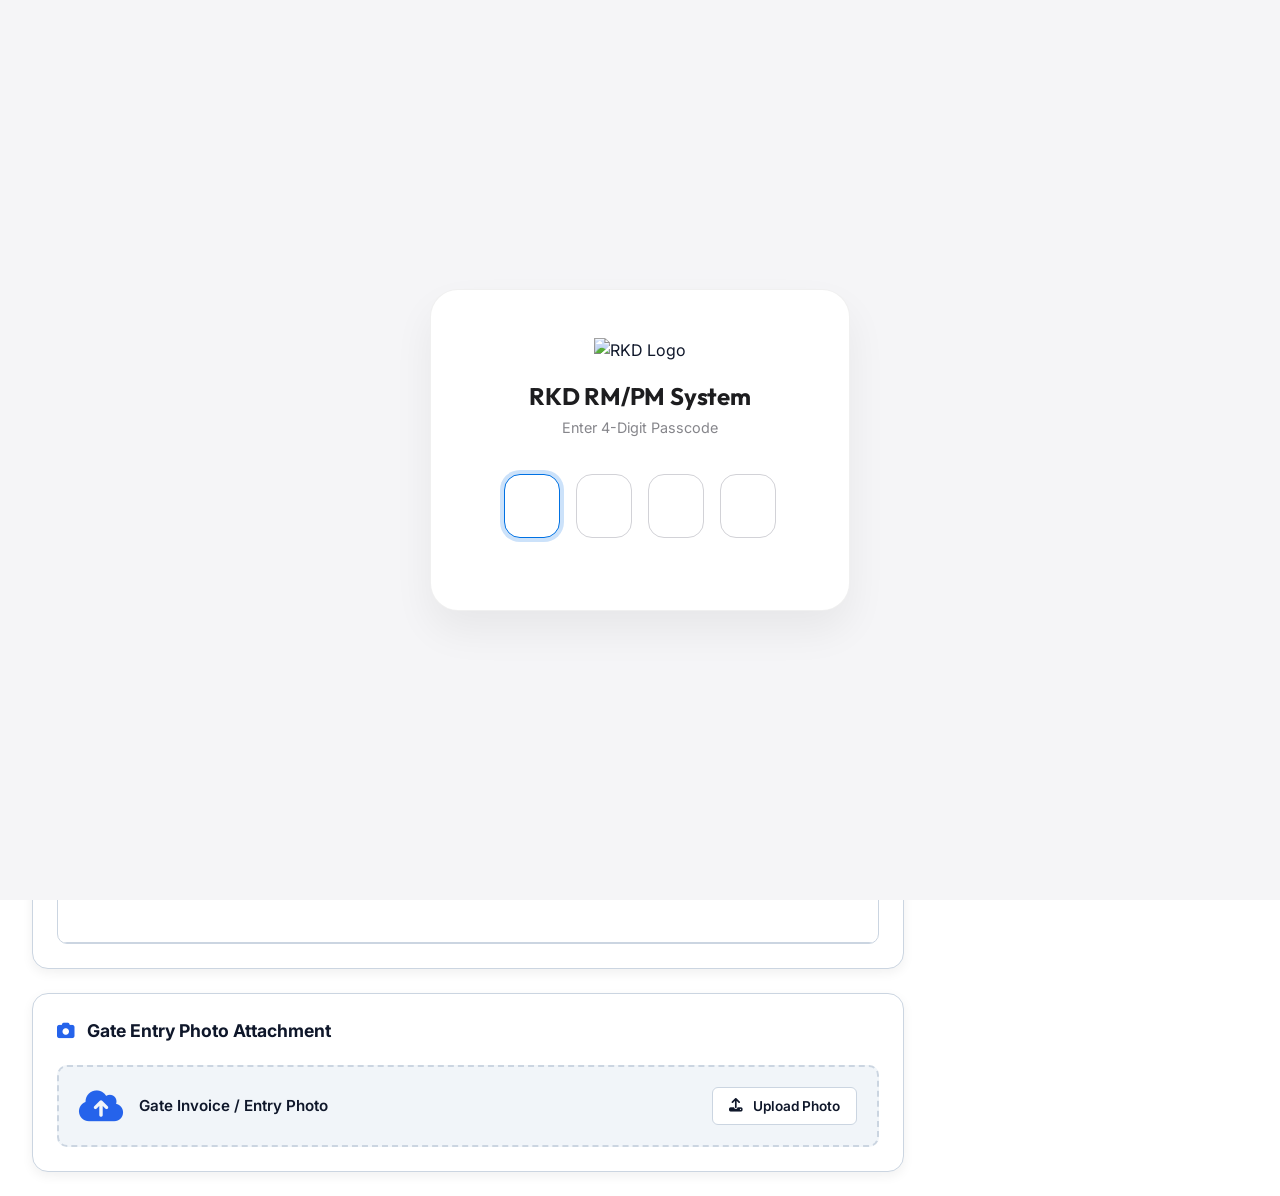
==== index.html @ d010be61 "feat: add pending gate entries scorecard and details to inward form" ====
<!DOCTYPE html>
<html lang="en">
<head>
  <meta charset="UTF-8">
  <meta name="viewport" content="width=device-width, initial-scale=1.0, maximum-scale=1.0, user-scalable=no">
  <title>RKD RM/PM Goods Receipt Note System</title>
  <link rel="icon" href="https://static.wixstatic.com/media/68b92a_d71e34133826499983234774dea1945b~mv2.png/v1/fill/w_186,h_156,al_c,q_85,usm_0.66_1.00_0.01,enc_avif,quality_auto/RKD-Logo.png" type="image/png">
  
  <!-- Google Fonts: Inter & Outfit -->
  <link rel="preconnect" href="https://fonts.googleapis.com">
  <link rel="preconnect" href="https://fonts.gstatic.com" crossorigin>
  <link href="https://fonts.googleapis.com/css2?family=Inter:wght@300;400;500;600;700&family=Outfit:wght@500;600;700;800&display=swap" rel="stylesheet">
  
  <!-- Bootstrap 5 CSS -->
  <link href="https://cdn.jsdelivr.net/npm/bootstrap@5.3.3/dist/css/bootstrap.min.css" rel="stylesheet">

  <!-- FontAwesome 6 Icons -->
  <link href="https://cdnjs.cloudflare.com/ajax/libs/font-awesome/6.5.1/css/all.min.css" rel="stylesheet">

  <link rel="stylesheet" href="style.css">
</head>
<body>

  <!-- APPLE-STYLE LIGHT THEME PASSCODE AUTHENTICATION OVERLAY -->
  <div id="passcode-screen" class="passcode-overlay">
    <div class="passcode-card">
      <div class="passcode-brand">
        <img src="https://static.wixstatic.com/media/68b92a_d71e34133826499983234774dea1945b~mv2.png/v1/fill/w_186,h_156,al_c,q_85,usm_0.66_1.00_0.01,enc_avif,quality_auto/RKD-Logo.png" alt="RKD Logo" class="passcode-logo">
        <h2>RKD RM/PM System</h2>
        <p>Enter 4-Digit Passcode</p>
      </div>
      
      <div class="pin-inputs-group" id="pin-container">
        <input type="password" maxlength="1" class="pin-digit-box" id="pin-1" autocomplete="off" autofocus oninput="onPinInput(1)" onkeydown="onPinKeyDown(event, 1)">
        <input type="password" maxlength="1" class="pin-digit-box" id="pin-2" autocomplete="off" oninput="onPinInput(2)" onkeydown="onPinKeyDown(event, 2)">
        <input type="password" maxlength="1" class="pin-digit-box" id="pin-3" autocomplete="off" oninput="onPinInput(3)" onkeydown="onPinKeyDown(event, 3)">
        <input type="password" maxlength="1" class="pin-digit-box" id="pin-4" autocomplete="off" oninput="onPinInput(4)" onkeydown="onPinKeyDown(event, 4)">
      </div>

      <div id="pin-error-msg" class="pin-error-msg" style="display:none;">
        <i class="fa-solid fa-circle-exclamation me-1"></i> Incorrect Passcode! Please try again.
      </div>
      <div id="pin-spinner" class="spinner-border text-primary mt-2" style="display:none; width: 1.8rem; height: 1.8rem;" role="status">
        <span class="visually-hidden">Verifying...</span>
      </div>
    </div>
  </div>

  <!-- Top Navbar Header with Centered RKD Logo and Live Clock -->
  <header class="top-header">
    <div class="header-nav-left">
      <button class="btn-nav-back" onclick="switchTab('history')">
        <i class="fa-solid fa-list-check"></i> Inward Records
      </button>
      <button class="btn-nav-back" onclick="switchTab('form')">
        <i class="fa-solid fa-plus"></i> New Entry Form
      </button>
    </div>

    <!-- CENTERED RKD LOGO & TITLE -->
    <div class="header-center-group">
      <img src="https://static.wixstatic.com/media/68b92a_d71e34133826499983234774dea1945b~mv2.png/v1/fill/w_186,h_156,al_c,q_85,usm_0.66_1.00_0.01,enc_avif,quality_auto/RKD-Logo.png" alt="RKD Logo" class="rkd-logo-centered">
      <span class="header-title-text">RKD Inward Management System</span>
      <img src="https://static.wixstatic.com/media/68b92a_d71e34133826499983234774dea1945b~mv2.png/v1/fill/w_186,h_156,al_c,q_85,usm_0.66_1.00_0.01,enc_avif,quality_auto/RKD-Logo.png" alt="RKD Logo" class="rkd-logo-centered">
    </div>

    <div class="header-right-actions">
      <!-- LIVE TICKING DIGITAL CLOCK BADGE -->
      <div class="header-clock-badge" title="Current Time">
        <i class="fa-regular fa-clock me-1" style="color:var(--accent-primary);"></i>
        <span id="clock-span">--:--:-- --</span>
      </div>
      <button class="theme-toggle-btn" onclick="toggleTheme()" title="Toggle Theme">
        <i class="fa-solid fa-moon" id="theme-icon"></i>
      </button>
      <button class="theme-toggle-btn text-danger" onclick="lockSystem()" title="Lock System">
        <i class="fa-solid fa-lock"></i>
      </button>
    </div>
  </header>

  <!-- App Main Body -->
  <main class="app-container">

    <!-- Sub-header Banner Card -->
    <div class="banner-card">
      <div class="banner-title-group">
        <div class="d-flex align-items-center gap-2 flex-wrap">
          <span class="grn-label-small">GRN No:</span>
          <span id="banner-grn-badge" class="grn-badge">
            <i class="fa-solid fa-file-invoice"></i>
            <span id="top-grn-span">RKD/GRN/2026/2173</span>
          </span>
        </div>
        <div class="banner-badges">
          <span class="badge-pill"><i class="fa-solid fa-pen-to-square me-1"></i> New Draft Entry</span>
          <span id="edit-mode-badge" class="badge-pill" style="display:none; background: linear-gradient(135deg, #f59e0b, #d97706); color:#fff; font-weight:700; gap:6px;"></span>
          <span id="current-date-badge">Date: 23-Jul-2026</span>
        </div>
      </div>
      <button type="button" class="btn-save-pdf" onclick="openConfirmationModal()">
        <i class="fa-solid fa-floppy-disk"></i> Save & Submit Inward Entry
      </button>
    </div>

    <!-- Main 2-Column Form Layout -->
    <form id="main-inward-form" onsubmit="handleFormSubmit(event)">
      <button type="submit" id="submit-btn-real" style="display:none;"></button>
      <!-- Pending Scorecards -->
      <div id="pending-scorecard-container" style="display:none; margin-bottom: 20px; grid-template-columns: repeat(auto-fit, minmax(200px, 1fr)); gap: 15px;">
        <div class="scorecard-modern" style="background: linear-gradient(135deg, #1e3a8a, #3b82f6);">
           <div class="scorecard-icon"><i class="fa-solid fa-folder-open"></i></div>
           <div class="scorecard-info">
             <div class="scorecard-label">Pending POs</div>
             <div class="scorecard-value" id="scorecard-po">0</div>
           </div>
        </div>
        <div class="scorecard-modern" style="background: linear-gradient(135deg, #065f46, #10b981);">
           <div class="scorecard-icon"><i class="fa-solid fa-file-invoice"></i></div>
           <div class="scorecard-info">
             <div class="scorecard-label">Pending Invoices</div>
             <div class="scorecard-value" id="scorecard-invoice">0</div>
           </div>
        </div>
      </div>

      <div class="layout-grid">

        <!-- LEFT COLUMN: Vendor Details & Line Items -->
        <div class="main-column">
          
          <!-- Vendor & Gate Details Card -->
          <div class="card-panel">
            <div class="card-title">
              <span><i class="fa-solid fa-user-gear me-2" style="color:var(--accent-primary);"></i> Vendor Details</span>
            </div>

            <div class="form-grid-2col">
              
              <div class="form-group">
                <label for="vendorPoNumber">
                  Select Vendor PO Number <span class="req">*</span>
                  <small style="display:block; color:var(--text-muted); font-weight:400; font-size:0.85em;">(वेंडर पीओ नंबर चुनें)</small>
                </label>
                <select id="vendorPoNumber" class="form-control" onchange="onPoSelectChange()" required>
                  <option value="">-- Select Vendor PO Number --</option>
                </select>
              </div>

              <div class="form-group">
                <label for="vendorInvoiceNumber">
                  Select Vendor Bill/Invoice Number <span class="req">*</span>
                  <small style="display:block; color:var(--text-muted); font-weight:400; font-size:0.85em;">(वेंडर बिल/चालान नंबर चुनें)</small>
                </label>
                <select id="vendorInvoiceNumber" class="form-control" required>
                  <option value="">-- Select Invoice (Gate Entry) --</option>
                </select>
              </div>

              <div class="form-group">
                <label for="vendorName">Vendor Name (poDatabase) <small style="display:block; color:var(--text-muted); font-weight:400; font-size:0.85em;">(वेंडर का नाम)</small></label>
                <input type="text" id="vendorName" class="form-control" placeholder="Auto-fills upon PO selection" readonly>
              </div>

              <div class="form-group">
                <label for="vendorPoDate">Vendor PO Date (poDatabase) <small style="display:block; color:var(--text-muted); font-weight:400; font-size:0.85em;">(पीओ की तारीख)</small></label>
                <input type="text" id="vendorPoDate" class="form-control" placeholder="Auto-fills upon PO selection" readonly>
              </div>

              <div class="form-group" style="grid-column: span 2;">
                <label for="vendorChallanNumber">Vendor Challan Number <span class="req">*</span> <small style="display:block; color:var(--text-muted); font-weight:400; font-size:0.85em;">(वेंडर चालान नंबर)</small></label>
                <input type="text" id="vendorChallanNumber" class="form-control" placeholder="e.g. CH-99042" required>
              </div>

            </div>
          </div>

          <!-- Items for PO Card -->
          <div class="card-panel" id="items-card-panel">
            <div class="card-title">
              <div style="display:flex; align-items:center; gap:10px;">
                <span><i class="fa-solid fa-boxes-packing me-2" style="color:var(--accent-primary);"></i> Items For PO</span>
                <span class="badge-pill" id="item-count-badge">0 items selected</span>
              </div>
              <div style="display:flex; gap:10px;">
                <button type="button" class="btn-quick-action" onclick="copyAllBillToStoreQty()">
                  <i class="fa-solid fa-copy me-1"></i> Copy Bill Qty -> Store Qty
                </button>
                <button type="button" class="btn-fullscreen-toggle" id="fs-toggle-btn" onclick="toggleItemsTableFullscreen()">
                  <i class="fa-solid fa-expand" id="fs-icon"></i> <span id="fs-text">Full Screen</span>
                </button>
              </div>
            </div>

            <div class="table-responsive">
              <table class="items-table">
                <thead>
                  <tr>
                    <th style="width:40px; text-align:center;">Select</th>
                    <th style="width:45px;">S.No</th>
                    <th>RM/PM Name<br><small style="font-weight:400; font-size:0.85em; color:rgba(255,255,255,0.7);">(रॉ/पैकिंग मटेरियल)</small></th>
                    <th>Product Code<br><small style="font-weight:400; font-size:0.85em; color:rgba(255,255,255,0.7);">(प्रोडक्ट कोड/नाम)</small></th>
                    <th>Width (in)<br><small style="font-weight:400; font-size:0.85em; color:rgba(255,255,255,0.7);">(रोल की चौड़ाई)</small></th>
                    <th>PO Qty<br><small style="font-weight:400; font-size:0.85em; color:rgba(255,255,255,0.7);">(पीओ की मात्रा)</small></th>
                    <th>PO Price<br><small style="font-weight:400; font-size:0.85em; color:rgba(255,255,255,0.7);">(पीओ का मूल्य)</small></th>
                    <th>Notes<br><small style="font-weight:400; font-size:0.85em; color:rgba(255,255,255,0.7);">(टिप्पणी)</small></th>
                    <th>Pending Qty<br><small style="font-weight:400; font-size:0.85em; color:rgba(255,255,255,0.7);">(बकाया मात्रा)</small></th>
                    <th>PO Unit<br><small style="font-weight:400; font-size:0.85em; color:rgba(255,255,255,0.7);">(पीओ इकाई)</small></th>
                    <th>Qty In Bill <span style="color:red">*</span><br><small style="font-weight:400; font-size:0.85em; color:rgba(255,255,255,0.7);">(बिल मात्रा)</small></th>
                    <th>Qty Store Rec <span style="color:red">*</span><br><small style="font-weight:400; font-size:0.85em; color:rgba(255,255,255,0.7);">(स्टोर प्राप्त मात्रा)</small></th>
                    <th>Unit Rec<br><small style="font-weight:400; font-size:0.85em; color:rgba(255,255,255,0.7);">(स्टोर इकाई)</small></th>
                    <th>Bill Price<br><small style="font-weight:400; font-size:0.85em; color:rgba(255,255,255,0.7);">(बिल का मूल्य)</small></th>
                    <th>Price Unit<br><small style="font-weight:400; font-size:0.85em; color:rgba(255,255,255,0.7);">(मूल्य इकाई)</small></th>
                  </tr>
                </thead>
                <tbody id="items-tbody">
                  <tr>
                    <td colspan="15" style="text-align:center; padding: 2.5rem; color:var(--text-muted);">
                      Please select a Vendor PO Number to display line items.
                    </td>
                  </tr>
                </tbody>
              </table>
            </div>
          </div>

          <!-- Gate Photo Attachment Card -->
          <div class="card-panel">
            <div class="card-title">
              <span><i class="fa-solid fa-camera me-2" style="color:var(--accent-primary);"></i> Gate Entry Photo Attachment</span>
            </div>
            
            <div class="photo-dropzone">
              <i class="fa-solid fa-cloud-arrow-up" style="font-size: 2.2rem; color: var(--accent-primary);"></i>
              <div style="flex:1;">
                <p style="font-weight:600; font-size:0.95rem; margin:0;">Gate Invoice / Entry Photo</p>
              </div>
              <div style="display:flex; gap:8px;">
                <input type="file" id="file-input" accept="image/*" style="display:none;" onchange="handleFileChoose(event)">
                <button type="button" class="btn-action-sec" onclick="document.getElementById('file-input').click()">
                  <i class="fa-solid fa-upload me-1"></i> Upload Photo
                </button>
              </div>
              <div id="preview-area" style="display:none; align-items:center; gap:8px;">
                <img id="preview-img" src="" style="width:50px; height:50px; border-radius:6px; object-fit:cover;">
                <button type="button" style="border:none; background:transparent; color:red; cursor:pointer;" onclick="removePhoto()">&times;</button>
              </div>
            </div>
          </div>

          <!-- Pending Inward Details Section -->
          <div class="card-panel" id="pending-details-panel" style="display:none; border: 2px dashed var(--accent-primary); background: #f8fafc; margin-top: 20px;">
            <div class="card-title">
              <span><i class="fa-solid fa-list-check me-2" style="color:var(--accent-primary);"></i> Pending Gate Entries (Not Inwarded)</span>
            </div>
            <div id="pending-details-container" style="display:flex; flex-direction:column; gap:10px;">
              <!-- Dynamically populated from JS -->
            </div>
          </div>

        </div>

        <!-- RIGHT COLUMN: General Information Sidebar -->
        <div class="sidebar-column">
          
          <div class="card-panel">
            <div class="card-title">
              <span><i class="fa-solid fa-circle-info me-2" style="color:var(--accent-primary);"></i> General Information</span>
            </div>

            <div style="display:flex; flex-direction:column; gap: 1.25rem;">
              
              <div class="form-group">
                <label for="inwardDate">Inward Date <span class="req">*</span> <small style="display:block; color:var(--text-muted); font-weight:400; font-size:0.85em;">(आवक की तारीख)</small></label>
                <input type="date" id="inwardDate" class="form-control" required>
              </div>

              <div class="form-group">
                <label for="vendorInvoiceDate">Vendor Bill/Invoice Date <small style="display:block; color:var(--text-muted); font-weight:400; font-size:0.85em;">(बिल/चालान की तारीख)</small></label>
                <input type="date" id="vendorInvoiceDate" class="form-control">
              </div>

              <div class="form-group">
                <label for="receivingPerson">Receiving Person <span class="req">*</span> <small style="display:block; color:var(--text-muted); font-weight:400; font-size:0.85em;">(सामान प्राप्त करने वाला व्यक्ति)</small></label>
                <select id="receivingPerson" class="form-control" required>
                  <option value="">-- Select Receiving Person --</option>
                </select>
              </div>

              <div class="form-group">
                <label for="receivingLocation">Receiving Location <span class="req">*</span> <small style="display:block; color:var(--text-muted); font-weight:400; font-size:0.85em;">(सामान प्राप्त करने का स्थान)</small></label>
                <select id="receivingLocation" class="form-control" required>
                  <option value="">-- Select Location --</option>
                </select>
              </div>

              <div class="form-group">
                <label for="grnNoDisplay">Generated GRN No. <small style="display:block; color:var(--text-muted); font-weight:400; font-size:0.85em;">(जनरेटेड जीआरएन नंबर)</small></label>
                <input type="text" id="grnNoDisplay" class="form-control" style="font-family:monospace; font-weight:700; color:var(--accent-primary);" readonly>
              </div>

            </div>
          </div>

        </div>

      </div>
      
      <!-- LATEST ENTRY LINKS (Dynamically updated via backend background process) -->
      <style>
        @keyframes blinkBackground {
          0% { box-shadow: 0 4px 15px rgba(106, 27, 154, 0.2); transform: scale(1); }
          50% { box-shadow: 0 4px 25px rgba(106, 27, 154, 0.8); transform: scale(1.01); }
          100% { box-shadow: 0 4px 15px rgba(106, 27, 154, 0.2); transform: scale(1); }
        }
      </style>
      <div id="latest-entry-links-container" style="display:none; transition: all 0.3s ease;"></div>
    </form>

    <!-- History View with Dependent Filters & Last 500 Entries Limit -->
    <div id="history-view" class="card-panel" style="display:none;">
      <div class="card-title">
        <span><i class="fa-solid fa-database me-2"></i> Inward Records Database Grid (Last 500 Entries - Newest First)</span>
        <div style="display:flex; gap:8px; align-items:center;">
          <button type="button" class="btn-action-sec" style="color:var(--accent-primary); border-color:var(--accent-primary); font-weight:700;" onclick="switchTab('form')">
            <i class="fa-solid fa-arrow-left me-1"></i> Back to Main Page
          </button>
          <button type="button" class="btn-action-sec" onclick="loadInwardHistory(true)">
            <i class="fa-solid fa-rotate me-1"></i> Refresh
          </button>
        </div>
      </div>

      <!-- Modern Dependent Filter Toolbar -->
      <div class="filter-toolbar">
        <div class="filter-item" style="flex:2; min-width:220px;">
          <label><i class="fa-solid fa-magnifying-glass me-1"></i> Search Records</label>
          <input type="text" id="history-search-input" class="form-control" placeholder="Search GRN, PO, Vendor, Item..." onkeyup="applyHistoryFilters()">
        </div>
        <div class="filter-item">
          <label><i class="fa-solid fa-filter me-1"></i> Filter PO Number</label>
          <select id="filter-history-po" class="form-control" onchange="applyHistoryFilters()">
            <option value="">All PO Numbers</option>
          </select>
        </div>
        <div class="filter-item">
          <label><i class="fa-solid fa-building me-1"></i> Filter Vendor</label>
          <select id="filter-history-vendor" class="form-control" onchange="applyHistoryFilters()">
            <option value="">All Vendors</option>
          </select>
        </div>
        <div class="filter-item">
          <label><i class="fa-solid fa-user me-1"></i> Filter Receiver</label>
          <select id="filter-history-person" class="form-control" onchange="applyHistoryFilters()">
            <option value="">All Receivers</option>
          </select>
        </div>
        <div style="display:flex; align-items:flex-end;">
          <button type="button" class="btn-action-sec text-danger" onclick="resetHistoryFilters()" title="Reset Filters">
            <i class="fa-solid fa-xmark me-1"></i> Reset
          </button>
        </div>
      </div>

      <div class="table-responsive">
        <table class="items-table">
          <thead>
            <tr>
              <th>Timestamp</th>
              <th>GRN No</th>
              <th>PO Number</th>
              <th>Vendor Name</th>
              <th>Invoice No</th>
              <th>Inward Date</th>
              <th>RM/PM Name</th>
              <th>Store Rec Qty</th>
              <th>Receiving Person</th>
              <th>Gate Photo</th>
              <th>PDF Link</th>
              <th>Sheet Link</th>
              <th>Actions</th>
            </tr>
          </thead>
          <tbody id="history-tbody">
            <tr><td colspan="13" style="text-align:center; padding:2rem;">Loading history...</td></tr>
          </tbody>
        </table>
      </div>
    </div>
    </div>
  </main>

  <!-- PRE-SUBMIT CONFIRMATION MODAL -->
  <div class="modal fade" id="confirmModal" tabindex="-1" aria-hidden="true">
    <div class="modal-dialog modal-dialog-centered">
      <div class="modal-content" style="border-radius:16px;">
        <div class="modal-header" style="background:#1e40af; color:#fff; border-radius:16px 16px 0 0;">
          <h5 class="modal-title font-weight-bold"><i class="fa-solid fa-clipboard-check me-2"></i> Confirm Inward Entry Submission</h5>
          <button type="button" class="btn-close btn-close-white" data-bs-dismiss="modal" aria-label="Close"></button>
        </div>
        <div class="modal-body p-4">
          <p class="mb-3 text-muted">Please review the details before submitting to Google Sheet & generating PDF:</p>
          
          <div class="p-3 mb-3" style="background:#f8fafc; border-radius:10px; border:1px solid #e2e8f0;">
            <div class="row g-2 font-size-sm">
              <div class="col-6"><strong>GRN Number:</strong> <span id="confirm-grn" class="text-primary font-monospace"></span></div>
              <div class="col-6"><strong>Vendor PO:</strong> <span id="confirm-po"></span></div>
              <div class="col-6"><strong>Invoice No:</strong> <span id="confirm-invoice"></span></div>
              <div class="col-6"><strong>Vendor Name:</strong> <span id="confirm-vendor"></span></div>
              <div class="col-6"><strong>Receiving Person:</strong> <span id="confirm-person"></span></div>
              <div class="col-6"><strong>Total Items:</strong> <span id="confirm-items-count" class="badge bg-secondary"></span></div>
              <div class="col-12 mt-2"><strong>Gate Photo Attached:</strong> <span id="confirm-photo-status"></span></div>
            </div>
          </div>


        </div>
        <div class="modal-footer">
          <button type="button" class="btn btn-light" data-bs-dismiss="modal">Cancel</button>
          <button type="button" class="btn btn-primary font-weight-bold px-4" onclick="proceedSubmission()">
            <i class="fa-solid fa-paper-plane me-1"></i> Confirm & Submit
          </button>
        </div>
      </div>
    </div>
  </div>

  <!-- PROCESSING OVERLAY MODAL -->
  <div class="modal fade" id="loadingModal" data-bs-backdrop="static" data-bs-keyboard="false" tabindex="-1" aria-hidden="true">
    <div class="modal-dialog modal-dialog-centered text-center">
      <div class="modal-content p-4" style="border-radius:16px;">
        <div class="modal-body py-4">
          <div class="spinner-border text-primary mb-3" style="width: 3rem; height: 3rem;" role="status">
            <span class="visually-hidden">Processing...</span>
          </div>
          <h5 class="fw-bold text-primary mb-2">Processing Inward Entry</h5>
          <p class="text-muted mb-0 font-size-sm">Saving data to Google Sheet, uploading photo to Drive, generating GRN PDF & Google Sheet copy...</p>
        </div>
      </div>
    </div>
  </div>



  <!-- Toast Container -->
  <div class="toast-container" id="toast-container"></div>

  <!-- Bootstrap 5 JS Bundle -->
  <script src="https://cdn.jsdelivr.net/npm/bootstrap@5.3.3/dist/js/bootstrap.bundle.min.js"></script>

  <script src="app.js"></script>
</body>
</html>
---- style.css ----
:root {
      --bg-page: linear-gradient(135deg, #e0f2fe 0%, #f0fdf4 50%, #f8fafc 100%);
      --bg-card: #ffffff;
      --bg-card-header: #f1f5f9;
      --text-main: #0f172a;
      --text-muted: #64748b;
      --border-color: #cbd5e1;
      --border-focus: #3b82f6;
      --accent-primary: #2563eb;
      --accent-success: #10b981;
      --accent-warning: #f59e0b;
      --accent-danger: #ef4444;
      --input-bg: #ffffff;
      --disabled-bg: #e2e8f0;
      --radius-sm: 6px;
      --radius-md: 10px;
      --radius-lg: 16px;
      --shadow-sm: 0 1px 3px rgba(0, 0, 0, 0.05);
      --shadow-md: 0 4px 12px rgba(0, 0, 0, 0.06);
      --shadow-lg: 0 10px 25px rgba(0, 0, 0, 0.08);
      --transition: all 0.2s ease-in-out;
    }

    [data-theme="dark"] {
      --bg-page: linear-gradient(135deg, #0f172a 0%, #1e293b 100%);
      --bg-card: #1e293b;
      --bg-card-header: #0f172a;
      --text-main: #f8fafc;
      --text-muted: #94a3b8;
      --border-color: #334155;
      --border-focus: #60a5fa;
      --input-bg: #0f172a;
      --disabled-bg: #334155;
      --shadow-md: 0 4px 12px rgba(0, 0, 0, 0.3);
    }

    * {
      box-sizing: border-box;
      margin: 0;
      padding: 0;
      font-family: 'Inter', -apple-system, BlinkMacSystemFont, "SF Pro Display", sans-serif;
    }

    body {
      background: var(--bg-page);
      background-attachment: fixed;
      color: var(--text-main);
      min-height: 100vh;
      display: flex;
      flex-direction: column;
    }

    /* CAPITALIZATION OF TEXT ACROSS ELEMENTS */
    body label, 
    body th, 
    .card-title, 
    .btn, 
    .btn-save-pdf, 
    .btn-nav-back, 
    .btn-quick-action,
    .btn-fullscreen-toggle,
    .btn-action-sec,
    .banner-title-group h1,
    .badge-pill,
    select option {
      text-transform: capitalize;
    }

    /* EDITABLE FIELDS HIGHLIGHT (SOFT YELLOW BACKGROUND & BORDER) */
    .form-control:not([readonly]):not([disabled]),
    select.form-control:not([disabled]),
    input.table-input:not([readonly]):not([disabled]),
    select.table-input:not([disabled]),
    .editable-field {
      background-color: #fffde7 !important;
      border: 1.5px solid #facc15 !important;
      color: #0f172a !important;
      font-weight: 500;
    }

    .form-control:not([readonly]):not([disabled]):focus,
    select.form-control:not([disabled]):focus,
    input.table-input:not([readonly]):not([disabled]):focus,
    select.table-input:not([disabled]):focus,
    .editable-field:focus {
      background-color: #fef08a !important;
      border-color: #eab308 !important;
      box-shadow: 0 0 0 3.5px rgba(234, 179, 8, 0.3) !important;
    }

    [data-theme="dark"] .form-control:not([readonly]):not([disabled]),
    [data-theme="dark"] select.form-control:not([disabled]),
    [data-theme="dark"] input.table-input:not([readonly]):not([disabled]),
    [data-theme="dark"] select.table-input:not([disabled]),
    [data-theme="dark"] .editable-field {
      background-color: #423b12 !important;
      border: 1.5px solid #ca8a04 !important;
      color: #fef08a !important;
    }

    .form-control[readonly], .form-control[disabled] {
      background-color: var(--disabled-bg) !important;
      border: 1px solid var(--border-color) !important;
      color: var(--text-muted) !important;
      cursor: not-allowed;
    }

    /* APPLE-STYLE LIGHT THEME LOGIN PASSCODE OVERLAY */
    .passcode-overlay {
      position: fixed;
      top: 0;
      left: 0;
      width: 100vw;
      height: 100vh;
      background: #f5f5f7;
      z-index: 999999;
      display: flex;
      align-items: center;
      justify-content: center;
      padding: 1.5rem;
      transition: opacity 0.25s cubic-bezier(0.16, 1, 0.3, 1);
    }

    .passcode-card {
      background: #ffffff;
      border: 1px solid rgba(0, 0, 0, 0.06);
      border-radius: 28px;
      padding: 3rem 2.5rem;
      width: 100%;
      max-width: 420px;
      text-align: center;
      box-shadow: 0 20px 40px rgba(0, 0, 0, 0.06);
    }

    .passcode-logo {
      height: 64px;
      width: auto;
      margin-bottom: 1.25rem;
      object-fit: contain;
    }

    .passcode-brand h2 {
      font-family: -apple-system, BlinkMacSystemFont, "SF Pro Display", "Outfit", sans-serif;
      font-size: 1.5rem;
      font-weight: 700;
      color: #1d1d1f;
      margin-bottom: 6px;
      letter-spacing: -0.01em;
    }

    .passcode-brand p {
      font-size: 0.9rem;
      color: #86868b;
      margin-bottom: 2.25rem;
      font-weight: 400;
    }

    .pin-inputs-group {
      display: flex;
      justify-content: center;
      gap: 16px;
      margin-bottom: 1.5rem;
    }

    .pin-digit-box {
      width: 56px;
      height: 64px;
      border-radius: 16px;
      border: 1.5px solid #d2d2d7;
      background: #ffffff !important;
      color: #1d1d1f !important;
      font-size: 1.8rem;
      font-weight: 600;
      text-align: center;
      outline: none;
      transition: all 0.15s cubic-bezier(0.16, 1, 0.3, 1);
    }

    .pin-digit-box:focus {
      border-color: #0071e3 !important;
      box-shadow: 0 0 0 4px rgba(0, 113, 227, 0.2) !important;
    }

    .pin-error-msg {
      color: #ff3b30;
      font-size: 0.85rem;
      font-weight: 600;
      margin-top: 12px;
    }

    .pin-shake {
      animation: shake 0.4s ease-in-out;
    }

    @keyframes shake {
      0%, 100% { transform: translateX(0); }
      20%, 60% { transform: translateX(-10px); }
      40%, 80% { transform: translateX(10px); }
    }

    /* Top Global Header Bar */
    .top-header {
      height: 74px;
      background: rgba(255, 255, 255, 0.95);
      backdrop-filter: blur(12px);
      border-bottom: 1px solid var(--border-color);
      padding: 0 2rem;
      display: flex;
      align-items: center;
      justify-content: space-between;
      position: sticky;
      top: 0;
      z-index: 100;
      box-shadow: var(--shadow-sm);
    }

    [data-theme="dark"] .top-header {
      background: rgba(30, 41, 59, 0.95);
    }

    .header-nav-left {
      display: flex;
      align-items: center;
      gap: 12px;
      flex: 1;
    }

    .btn-nav-back {
      padding: 8px 16px;
      border-radius: var(--radius-sm);
      border: 1px solid var(--border-color);
      background: var(--bg-card);
      color: var(--text-main);
      font-size: 0.875rem;
      font-weight: 600;
      cursor: pointer;
      display: inline-flex;
      align-items: center;
      gap: 8px;
      transition: var(--transition);
      text-decoration: none;
    }

    .btn-nav-back:hover {
      background: var(--border-color);
    }

    /* Centered Header Logo & Title Group */
    .header-center-group {
      flex: 1;
      display: flex;
      align-items: center;
      justify-content: center;
      gap: 12px;
    }

    .rkd-logo-centered {
      height: 48px;
      width: auto;
      object-fit: contain;
    }

    .header-title-text {
      font-family: 'Outfit', sans-serif;
      font-size: 1.25rem;
      font-weight: 800;
      color: #1e40af;
      letter-spacing: -0.01em;
    }

    [data-theme="dark"] .header-title-text {
      color: #60a5fa;
    }

    .header-right-actions {
      flex: 1;
      display: flex;
      align-items: center;
      justify-content: flex-end;
      gap: 14px;
    }

    /* Header Live Clock Badge */
    .header-clock-badge {
      background: #e0f2fe;
      color: #0369a1;
      border: 1px solid #bae6fd;
      padding: 6px 14px;
      border-radius: 20px;
      font-family: 'Outfit', 'Inter', monospace, sans-serif;
      font-weight: 700;
      font-size: 0.875rem;
      display: inline-flex;
      align-items: center;
      gap: 6px;
    }

    [data-theme="dark"] .header-clock-badge {
      background: #075985;
      color: #e0f2fe;
      border-color: #0284c7;
    }

    .theme-toggle-btn {
      width: 38px;
      height: 38px;
      border-radius: 50%;
      border: 1px solid var(--border-color);
      background: var(--bg-card);
      color: var(--text-main);
      cursor: pointer;
      display: flex;
      align-items: center;
      justify-content: center;
      transition: var(--transition);
    }

    .theme-toggle-btn:hover {
      transform: scale(1.05);
    }

    /* Main Content Container */
    .app-container {
      width: 100%;
      max-width: 100%;
      padding: 1.5rem 2rem;
      display: flex;
      flex-direction: column;
      gap: 1.5rem;
    }

    /* Banner Card Header */
    .banner-card {
      background: var(--bg-card);
      border: 1px solid var(--border-color);
      border-radius: var(--radius-lg);
      padding: 1.25rem 2rem;
      display: flex;
      align-items: center;
      justify-content: space-between;
      box-shadow: var(--shadow-md);
    }

    .banner-title-group {
      display: flex;
      flex-direction: column;
      gap: 6px;
    }

    .grn-label-small {
      font-size: 0.85rem;
      font-weight: 600;
      color: var(--text-muted);
      text-transform: capitalize;
    }

    .grn-badge {
      background: #eff6ff;
      color: #1e40af;
      border: 1.5px solid #3b82f6;
      padding: 5px 14px;
      border-radius: 8px;
      font-family: 'Outfit', 'Inter', monospace, sans-serif;
      font-weight: 700;
      font-size: 0.95rem;
      display: inline-flex;
      align-items: center;
      gap: 8px;
      box-shadow: 0 2px 5px rgba(59, 130, 246, 0.15);
    }

    [data-theme="dark"] .grn-badge {
      background: #1e3a8a;
      color: #93c5fd;
      border-color: #60a5fa;
    }

    .banner-badges {
      display: flex;
      align-items: center;
      gap: 12px;
      font-size: 0.825rem;
      color: var(--text-muted);
    }

    .badge-pill {
      background: #e0e7ff;
      color: #3730a3;
      padding: 3px 10px;
      border-radius: 12px;
      font-weight: 600;
      font-size: 0.75rem;
    }

    .btn-save-pdf {
      background: var(--accent-success);
      color: #ffffff;
      border: none;
      padding: 12px 24px;
      border-radius: var(--radius-md);
      font-weight: 700;
      font-size: 0.95rem;
      cursor: pointer;
      display: inline-flex;
      align-items: center;
      gap: 8px;
      box-shadow: 0 4px 12px rgba(16, 185, 129, 0.3);
      transition: var(--transition);
    }

    .btn-save-pdf:hover {
      background: #059669;
      transform: translateY(-1px);
    }

    /* Layout Grid */
    .layout-grid {
      display: grid;
      grid-template-columns: minmax(0, 1fr) 320px;
      gap: 1.5rem;
    }

    @media (max-width: 1100px) {
      .layout-grid {
        grid-template-columns: 1fr;
      }
    }

    .main-column {
      display: flex;
      flex-direction: column;
      gap: 1.5rem;
      width: 100%;
    }

    .sidebar-column {
      display: flex;
      flex-direction: column;
      gap: 1.5rem;
    }

    /* Card Panels */
    .card-panel {
      background: var(--bg-card);
      border: 1px solid var(--border-color);
      border-radius: var(--radius-lg);
      padding: 1.5rem;
      box-shadow: var(--shadow-md);
      transition: var(--transition);
      width: 100%;
    }

    .card-title {
      font-family: 'Outfit', sans-serif;
      font-size: 1.1rem;
      font-weight: 700;
      margin-bottom: 1.25rem;
      display: flex;
      align-items: center;
      justify-content: space-between;
      flex-wrap: wrap;
      gap: 10px;
    }

    /* Filter Toolbar for History */
    .filter-toolbar {
      background: var(--bg-card-header);
      border: 1px solid var(--border-color);
      border-radius: var(--radius-md);
      padding: 1rem 1.25rem;
      margin-bottom: 1rem;
      display: flex;
      flex-wrap: wrap;
      gap: 12px;
      align-items: center;
    }

    .filter-item {
      flex: 1;
      min-width: 180px;
      display: flex;
      flex-direction: column;
      gap: 4px;
    }

    .filter-item label {
      font-size: 0.78rem;
      font-weight: 700;
      color: var(--text-muted);
    }

    /* Form Fields Grid */
    .form-grid-2col {
      display: grid;
      grid-template-columns: 1fr 1fr;
      gap: 1.25rem;
    }

    @media (max-width: 640px) {
      .form-grid-2col {
        grid-template-columns: 1fr;
      }
    }

    .form-group {
      display: flex;
      flex-direction: column;
      gap: 6px;
    }

    .form-group label {
      font-size: 0.85rem;
      font-weight: 600;
      color: var(--text-muted);
    }

    .form-group label span.req {
      color: var(--accent-danger);
    }

    .form-control {
      width: 100%;
      height: 44px;
      padding: 0 14px;
      border-radius: var(--radius-md);
      border: 1px solid var(--border-color);
      background-color: var(--input-bg);
      color: var(--text-main);
      font-size: 0.9rem;
      outline: none;
      transition: var(--transition);
    }

    .form-control:focus {
      border-color: var(--border-focus);
      box-shadow: 0 0 0 3px rgba(59, 130, 246, 0.15);
    }

    /* Items Table Styling */
    .table-responsive {
      width: 100%;
      overflow-x: auto;
      border: 1px solid var(--border-color);
      border-radius: var(--radius-md);
      margin-top: 1rem;
    }

    .items-table {
      width: 100%;
      border-collapse: collapse;
      font-size: 0.875rem;
      min-width: 1200px;
    }

    .items-table th {
      background: var(--bg-card-header);
      color: var(--text-muted);
      font-weight: 700;
      font-size: 0.8rem;
      letter-spacing: 0.03em;
      padding: 14px 14px;
      border-bottom: 1.5px solid var(--border-color);
      text-align: left;
      position: sticky;
      top: 0;
      z-index: 10;
    }

    .items-table td {
      padding: 12px 12px;
      border-bottom: 1px solid var(--border-color);
      vertical-align: middle;
      white-space: normal;
      word-wrap: break-word;
      word-break: break-word;
    }

    .table-input {
      height: 46px !important;
      padding: 0 12px !important;
      font-size: 0.95rem !important;
      font-weight: 600 !important;
      border-radius: var(--radius-sm) !important;
      width: 100%;
      min-width: 110px;
    }

    .table-input[type="number"] {
      min-width: 125px;
    }

    .btn-quick-action {
      font-size: 0.8rem;
      font-weight: 600;
      padding: 8px 14px;
      border-radius: var(--radius-sm);
      border: 1px solid #10b981;
      background: rgba(16, 185, 129, 0.1);
      color: #059669;
      cursor: pointer;
      display: inline-flex;
      align-items: center;
      gap: 6px;
    }

    .btn-quick-action:hover {
      background: #10b981;
      color: #fff;
    }

    .btn-fullscreen-toggle {
      font-size: 0.8rem;
      font-weight: 600;
      padding: 8px 14px;
      border-radius: var(--radius-sm);
      border: 1px solid var(--accent-primary);
      background: rgba(59, 130, 246, 0.1);
      color: var(--accent-primary);
      cursor: pointer;
      display: inline-flex;
      align-items: center;
      gap: 6px;
    }

    .btn-fullscreen-toggle:hover {
      background: var(--accent-primary);
      color: #fff;
    }

    /* FULL SCREEN OVERLAY */
    .card-panel.table-fullscreen {
      position: fixed !important;
      top: 0 !important;
      left: 0 !important;
      width: 100vw !important;
      height: 100vh !important;
      z-index: 9999 !important;
      border-radius: 0 !important;
      overflow-y: auto !important;
      padding: 2rem !important;
      background: var(--bg-card) !important;
      box-shadow: none !important;
    }

    .card-panel.table-fullscreen .table-responsive {
      max-height: calc(100vh - 140px);
    }

    /* Gate Photo Dropzone */
    .photo-dropzone {
      border: 2px dashed var(--border-color);
      border-radius: var(--radius-md);
      padding: 1.25rem;
      display: flex;
      align-items: center;
      gap: 1rem;
      background: var(--bg-card-header);
    }

    .btn-action-sec {
      padding: 8px 16px;
      border-radius: var(--radius-sm);
      border: 1px solid var(--border-color);
      background: var(--bg-card);
      color: var(--text-main);
      font-weight: 600;
      font-size: 0.85rem;
      cursor: pointer;
      display: inline-flex;
      align-items: center;
      gap: 6px;
    }

    /* Toast Notification */
    .toast-container {
      position: fixed;
      bottom: 24px;
      right: 24px;
      z-index: 2000;
      display: flex;
      flex-direction: column;
      gap: 10px;
    }

    .toast-msg {
      padding: 14px 20px;
      border-radius: var(--radius-md);
      background: var(--bg-card);
      color: var(--text-main);
      border: 1px solid var(--border-color);
      box-shadow: var(--shadow-lg);
      display: flex;
      align-items: center;
      gap: 12px;
      font-weight: 600;
    }

    .toast-success { border-left: 4px solid var(--accent-success); }
    .toast-error { border-left: 4px solid var(--accent-danger); }

    .btn-drive-action {
      padding: 12px 18px;
      border-radius: var(--radius-md);
      font-weight: 700;
      font-size: 0.9rem;
      display: inline-flex;
      align-items: center;
      justify-content: center;
      gap: 10px;
      text-decoration: none;
      transition: var(--transition);
      width: 100%;
    }

    .btn-drive-photo { background: #3b82f6; color: #ffffff; }
    .btn-drive-photo:hover { background: #2563eb; color: #ffffff; }
    .btn-drive-pdf { background: #ea580c; color: #ffffff; }
    .btn-drive-pdf:hover { background: #c2410c; color: #ffffff; }
    .btn-drive-sheet { background: #10b981; color: #ffffff; }
    .btn-drive-sheet:hover { background: #059669; color: #ffffff; }

/ *   P e n d i n g   S c o r e c a r d   &   D e t a i l s   * / 
 . s c o r e c a r d - m o d e r n   { 
     b o r d e r - r a d i u s :   1 2 p x ; 
     p a d d i n g :   1 6 p x   2 0 p x ; 
     c o l o r :   # f f f ; 
     d i s p l a y :   f l e x ; 
     a l i g n - i t e m s :   c e n t e r ; 
     g a p :   1 5 p x ; 
     b o x - s h a d o w :   0   4 p x   1 5 p x   r g b a ( 0 , 0 , 0 , 0 . 1 ) ; 
 } 
 . s c o r e c a r d - i c o n   { 
     f o n t - s i z e :   2 r e m ; 
     b a c k g r o u n d :   r g b a ( 2 5 5 , 2 5 5 , 2 5 5 , 0 . 2 ) ; 
     w i d t h :   5 0 p x ;   h e i g h t :   5 0 p x ; 
     d i s p l a y :   f l e x ;   a l i g n - i t e m s :   c e n t e r ;   j u s t i f y - c o n t e n t :   c e n t e r ; 
     b o r d e r - r a d i u s :   5 0 % ; 
 } 
 . s c o r e c a r d - i n f o   {   f l e x :   1 ;   } 
 . s c o r e c a r d - l a b e l   {   f o n t - s i z e :   0 . 8 5 r e m ;   f o n t - w e i g h t :   6 0 0 ;   o p a c i t y :   0 . 9 ;   t e x t - t r a n s f o r m :   u p p e r c a s e ;   l e t t e r - s p a c i n g :   0 . 5 p x ;   } 
 . s c o r e c a r d - v a l u e   {   f o n t - s i z e :   1 . 8 r e m ;   f o n t - w e i g h t :   8 0 0 ;   l i n e - h e i g h t :   1 . 2 ;   } 
 
 . p e n d i n g - e n t r y - c a r d   { 
     b a c k g r o u n d :   # f f f ; 
     b o r d e r :   1 p x   s o l i d   v a r ( - - b o r d e r ) ; 
     b o r d e r - r a d i u s :   8 p x ; 
     p a d d i n g :   1 2 p x ; 
     b o x - s h a d o w :   0   2 p x   8 p x   r g b a ( 0 , 0 , 0 , 0 . 0 4 ) ; 
 } 
 . p e n d i n g - e n t r y - p o   {   f o n t - w e i g h t :   7 0 0 ;   c o l o r :   v a r ( - - p r i m a r y ) ;   f o n t - s i z e :   0 . 9 5 r e m ;   } 
 . p e n d i n g - e n t r y - v e n d o r   {   f o n t - s i z e :   0 . 8 5 r e m ;   f o n t - w e i g h t :   6 0 0 ;   c o l o r :   v a r ( - - t e x t ) ;   m a r g i n :   4 p x   0 ;   } 
 . p e n d i n g - e n t r y - i n v o i c e s   {   d i s p l a y :   f l e x ;   f l e x - w r a p :   w r a p ;   g a p :   6 p x ;   m a r g i n - t o p :   6 p x ;   } 
 . p e n d i n g - i n v o i c e - t a g   { 
     b a c k g r o u n d :   # f 1 f 5 f 9 ; 
     b o r d e r :   1 p x   s o l i d   # c b d 5 e 1 ; 
     c o l o r :   # 4 7 5 5 6 9 ; 
     f o n t - s i z e :   0 . 7 5 r e m ; 
     p a d d i n g :   2 p x   8 p x ; 
     b o r d e r - r a d i u s :   4 p x ; 
     f o n t - w e i g h t :   6 0 0 ; 
 } 
  
 
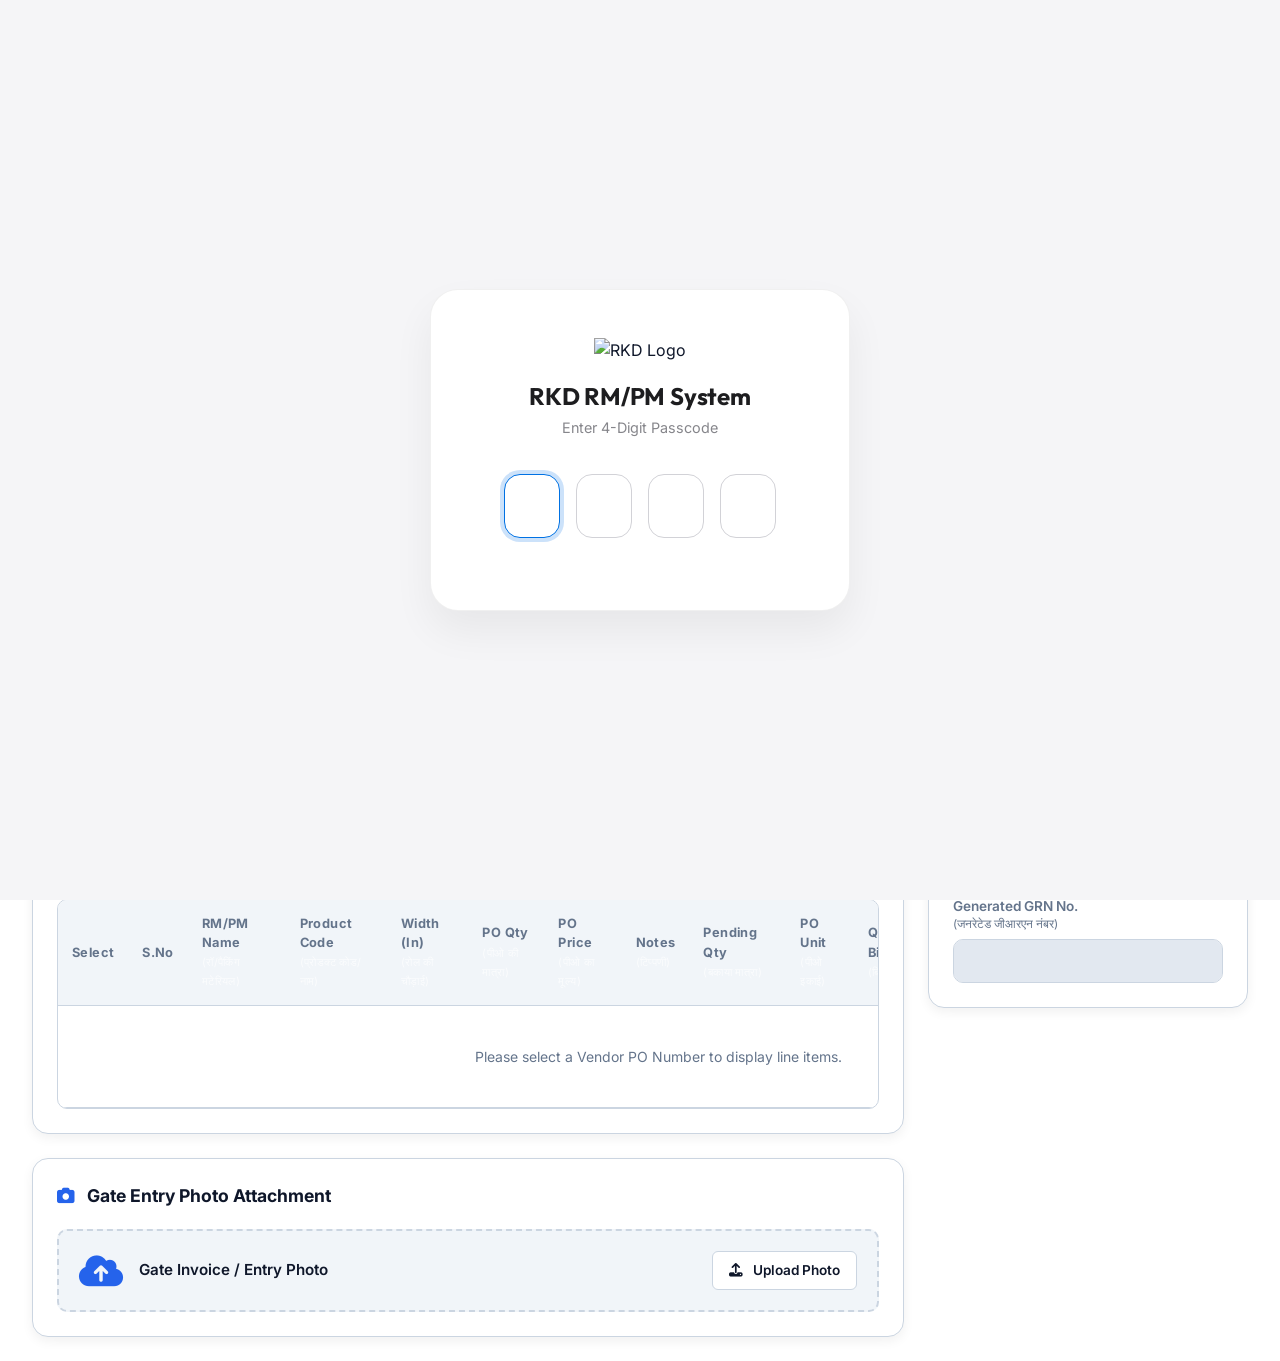
==== commit 4b2e3a9b: "style: redesign pending entries scorecards to match new aesthetic" ====
--- a/index.html
+++ b/index.html
@@ -107,21 +107,36 @@
     <form id="main-inward-form" onsubmit="handleFormSubmit(event)">
       <button type="submit" id="submit-btn-real" style="display:none;"></button>
       <!-- Pending Scorecards -->
-      <div id="pending-scorecard-container" style="display:none; margin-bottom: 20px; grid-template-columns: repeat(auto-fit, minmax(200px, 1fr)); gap: 15px;">
-        <div class="scorecard-modern" style="background: linear-gradient(135deg, #1e3a8a, #3b82f6);">
-           <div class="scorecard-icon"><i class="fa-solid fa-folder-open"></i></div>
-           <div class="scorecard-info">
-             <div class="scorecard-label">Pending POs</div>
-             <div class="scorecard-value" id="scorecard-po">0</div>
-           </div>
-        </div>
-        <div class="scorecard-modern" style="background: linear-gradient(135deg, #065f46, #10b981);">
-           <div class="scorecard-icon"><i class="fa-solid fa-file-invoice"></i></div>
-           <div class="scorecard-info">
-             <div class="scorecard-label">Pending Invoices</div>
-             <div class="scorecard-value" id="scorecard-invoice">0</div>
-           </div>
-        </div>
+      <div id="pending-scorecard-container" style="display:none; margin-bottom: 20px; display: flex; gap: 15px; flex-wrap: wrap;">
+        
+        <div class="sc-card sc-blue">
+          <div class="sc-header">
+            <div class="sc-dot"></div>
+            <span class="sc-title">Pending POs</span>
+          </div>
+          <div class="sc-body">
+            <div class="sc-value-group">
+              <span class="sc-value" id="scorecard-po">0</span>
+              <span class="sc-label">POs</span>
+            </div>
+            <i class="fa-solid fa-angles-right sc-icon"></i>
+          </div>
+        </div>
+        
+        <div class="sc-card sc-green">
+          <div class="sc-header">
+            <div class="sc-dot"></div>
+            <span class="sc-title">Pending Invoices</span>
+          </div>
+          <div class="sc-body">
+            <div class="sc-value-group">
+              <span class="sc-value" id="scorecard-invoice">0</span>
+              <span class="sc-label">Invoices</span>
+            </div>
+            <i class="fa-solid fa-angles-right sc-icon"></i>
+          </div>
+        </div>
+
       </div>
 
       <div class="layout-grid">
--- a/style.css
+++ b/style.css
@@ -1,764 +1,838 @@
-    :root {
-      --bg-page: linear-gradient(135deg, #e0f2fe 0%, #f0fdf4 50%, #f8fafc 100%);
-      --bg-card: #ffffff;
-      --bg-card-header: #f1f5f9;
-      --text-main: #0f172a;
-      --text-muted: #64748b;
-      --border-color: #cbd5e1;
-      --border-focus: #3b82f6;
-      --accent-primary: #2563eb;
-      --accent-success: #10b981;
-      --accent-warning: #f59e0b;
-      --accent-danger: #ef4444;
-      --input-bg: #ffffff;
-      --disabled-bg: #e2e8f0;
-      --radius-sm: 6px;
-      --radius-md: 10px;
-      --radius-lg: 16px;
-      --shadow-sm: 0 1px 3px rgba(0, 0, 0, 0.05);
-      --shadow-md: 0 4px 12px rgba(0, 0, 0, 0.06);
-      --shadow-lg: 0 10px 25px rgba(0, 0, 0, 0.08);
-      --transition: all 0.2s ease-in-out;
-    }
-
-    [data-theme="dark"] {
-      --bg-page: linear-gradient(135deg, #0f172a 0%, #1e293b 100%);
-      --bg-card: #1e293b;
-      --bg-card-header: #0f172a;
-      --text-main: #f8fafc;
-      --text-muted: #94a3b8;
-      --border-color: #334155;
-      --border-focus: #60a5fa;
-      --input-bg: #0f172a;
-      --disabled-bg: #334155;
-      --shadow-md: 0 4px 12px rgba(0, 0, 0, 0.3);
-    }
-
-    * {
-      box-sizing: border-box;
-      margin: 0;
-      padding: 0;
-      font-family: 'Inter', -apple-system, BlinkMacSystemFont, "SF Pro Display", sans-serif;
-    }
-
-    body {
-      background: var(--bg-page);
-      background-attachment: fixed;
-      color: var(--text-main);
-      min-height: 100vh;
-      display: flex;
-      flex-direction: column;
-    }
-
-    /* CAPITALIZATION OF TEXT ACROSS ELEMENTS */
-    body label, 
-    body th, 
-    .card-title, 
-    .btn, 
-    .btn-save-pdf, 
-    .btn-nav-back, 
-    .btn-quick-action,
-    .btn-fullscreen-toggle,
-    .btn-action-sec,
-    .banner-title-group h1,
-    .badge-pill,
-    select option {
-      text-transform: capitalize;
-    }
-
-    /* EDITABLE FIELDS HIGHLIGHT (SOFT YELLOW BACKGROUND & BORDER) */
-    .form-control:not([readonly]):not([disabled]),
-    select.form-control:not([disabled]),
-    input.table-input:not([readonly]):not([disabled]),
-    select.table-input:not([disabled]),
-    .editable-field {
-      background-color: #fffde7 !important;
-      border: 1.5px solid #facc15 !important;
-      color: #0f172a !important;
-      font-weight: 500;
-    }
-
-    .form-control:not([readonly]):not([disabled]):focus,
-    select.form-control:not([disabled]):focus,
-    input.table-input:not([readonly]):not([disabled]):focus,
-    select.table-input:not([disabled]):focus,
-    .editable-field:focus {
-      background-color: #fef08a !important;
-      border-color: #eab308 !important;
-      box-shadow: 0 0 0 3.5px rgba(234, 179, 8, 0.3) !important;
-    }
-
-    [data-theme="dark"] .form-control:not([readonly]):not([disabled]),
-    [data-theme="dark"] select.form-control:not([disabled]),
-    [data-theme="dark"] input.table-input:not([readonly]):not([disabled]),
-    [data-theme="dark"] select.table-input:not([disabled]),
-    [data-theme="dark"] .editable-field {
-      background-color: #423b12 !important;
-      border: 1.5px solid #ca8a04 !important;
-      color: #fef08a !important;
-    }
-
-    .form-control[readonly], .form-control[disabled] {
-      background-color: var(--disabled-bg) !important;
-      border: 1px solid var(--border-color) !important;
-      color: var(--text-muted) !important;
-      cursor: not-allowed;
-    }
-
-    /* APPLE-STYLE LIGHT THEME LOGIN PASSCODE OVERLAY */
-    .passcode-overlay {
-      position: fixed;
-      top: 0;
-      left: 0;
-      width: 100vw;
-      height: 100vh;
-      background: #f5f5f7;
-      z-index: 999999;
-      display: flex;
-      align-items: center;
-      justify-content: center;
-      padding: 1.5rem;
-      transition: opacity 0.25s cubic-bezier(0.16, 1, 0.3, 1);
-    }
-
-    .passcode-card {
-      background: #ffffff;
-      border: 1px solid rgba(0, 0, 0, 0.06);
-      border-radius: 28px;
-      padding: 3rem 2.5rem;
-      width: 100%;
-      max-width: 420px;
-      text-align: center;
-      box-shadow: 0 20px 40px rgba(0, 0, 0, 0.06);
-    }
-
-    .passcode-logo {
-      height: 64px;
-      width: auto;
-      margin-bottom: 1.25rem;
-      object-fit: contain;
-    }
-
-    .passcode-brand h2 {
-      font-family: -apple-system, BlinkMacSystemFont, "SF Pro Display", "Outfit", sans-serif;
-      font-size: 1.5rem;
-      font-weight: 700;
-      color: #1d1d1f;
-      margin-bottom: 6px;
-      letter-spacing: -0.01em;
-    }
-
-    .passcode-brand p {
-      font-size: 0.9rem;
-      color: #86868b;
-      margin-bottom: 2.25rem;
-      font-weight: 400;
-    }
-
-    .pin-inputs-group {
-      display: flex;
-      justify-content: center;
-      gap: 16px;
-      margin-bottom: 1.5rem;
-    }
-
-    .pin-digit-box {
-      width: 56px;
-      height: 64px;
-      border-radius: 16px;
-      border: 1.5px solid #d2d2d7;
-      background: #ffffff !important;
-      color: #1d1d1f !important;
-      font-size: 1.8rem;
-      font-weight: 600;
-      text-align: center;
-      outline: none;
-      transition: all 0.15s cubic-bezier(0.16, 1, 0.3, 1);
-    }
-
-    .pin-digit-box:focus {
-      border-color: #0071e3 !important;
-      box-shadow: 0 0 0 4px rgba(0, 113, 227, 0.2) !important;
-    }
-
-    .pin-error-msg {
-      color: #ff3b30;
-      font-size: 0.85rem;
-      font-weight: 600;
-      margin-top: 12px;
-    }
-
-    .pin-shake {
-      animation: shake 0.4s ease-in-out;
-    }
-
-    @keyframes shake {
-      0%, 100% { transform: translateX(0); }
-      20%, 60% { transform: translateX(-10px); }
-      40%, 80% { transform: translateX(10px); }
-    }
-
-    /* Top Global Header Bar */
-    .top-header {
-      height: 74px;
-      background: rgba(255, 255, 255, 0.95);
-      backdrop-filter: blur(12px);
-      border-bottom: 1px solid var(--border-color);
-      padding: 0 2rem;
-      display: flex;
-      align-items: center;
-      justify-content: space-between;
-      position: sticky;
-      top: 0;
-      z-index: 100;
-      box-shadow: var(--shadow-sm);
-    }
-
-    [data-theme="dark"] .top-header {
-      background: rgba(30, 41, 59, 0.95);
-    }
-
-    .header-nav-left {
-      display: flex;
-      align-items: center;
-      gap: 12px;
-      flex: 1;
-    }
-
-    .btn-nav-back {
-      padding: 8px 16px;
-      border-radius: var(--radius-sm);
-      border: 1px solid var(--border-color);
-      background: var(--bg-card);
-      color: var(--text-main);
-      font-size: 0.875rem;
-      font-weight: 600;
-      cursor: pointer;
-      display: inline-flex;
-      align-items: center;
-      gap: 8px;
-      transition: var(--transition);
-      text-decoration: none;
-    }
-
-    .btn-nav-back:hover {
-      background: var(--border-color);
-    }
-
-    /* Centered Header Logo & Title Group */
-    .header-center-group {
-      flex: 1;
-      display: flex;
-      align-items: center;
-      justify-content: center;
-      gap: 12px;
-    }
-
-    .rkd-logo-centered {
-      height: 48px;
-      width: auto;
-      object-fit: contain;
-    }
-
-    .header-title-text {
-      font-family: 'Outfit', sans-serif;
-      font-size: 1.25rem;
-      font-weight: 800;
-      color: #1e40af;
-      letter-spacing: -0.01em;
-    }
-
-    [data-theme="dark"] .header-title-text {
-      color: #60a5fa;
-    }
-
-    .header-right-actions {
-      flex: 1;
-      display: flex;
-      align-items: center;
-      justify-content: flex-end;
-      gap: 14px;
-    }
-
-    /* Header Live Clock Badge */
-    .header-clock-badge {
-      background: #e0f2fe;
-      color: #0369a1;
-      border: 1px solid #bae6fd;
-      padding: 6px 14px;
-      border-radius: 20px;
-      font-family: 'Outfit', 'Inter', monospace, sans-serif;
-      font-weight: 700;
-      font-size: 0.875rem;
-      display: inline-flex;
-      align-items: center;
-      gap: 6px;
-    }
-
-    [data-theme="dark"] .header-clock-badge {
-      background: #075985;
-      color: #e0f2fe;
-      border-color: #0284c7;
-    }
-
-    .theme-toggle-btn {
-      width: 38px;
-      height: 38px;
-      border-radius: 50%;
-      border: 1px solid var(--border-color);
-      background: var(--bg-card);
-      color: var(--text-main);
-      cursor: pointer;
-      display: flex;
-      align-items: center;
-      justify-content: center;
-      transition: var(--transition);
-    }
-
-    .theme-toggle-btn:hover {
-      transform: scale(1.05);
-    }
-
-    /* Main Content Container */
-    .app-container {
-      width: 100%;
-      max-width: 100%;
-      padding: 1.5rem 2rem;
-      display: flex;
-      flex-direction: column;
-      gap: 1.5rem;
-    }
-
-    /* Banner Card Header */
-    .banner-card {
-      background: var(--bg-card);
-      border: 1px solid var(--border-color);
-      border-radius: var(--radius-lg);
-      padding: 1.25rem 2rem;
-      display: flex;
-      align-items: center;
-      justify-content: space-between;
-      box-shadow: var(--shadow-md);
-    }
-
-    .banner-title-group {
-      display: flex;
-      flex-direction: column;
-      gap: 6px;
-    }
-
-    .grn-label-small {
-      font-size: 0.85rem;
-      font-weight: 600;
-      color: var(--text-muted);
-      text-transform: capitalize;
-    }
-
-    .grn-badge {
-      background: #eff6ff;
-      color: #1e40af;
-      border: 1.5px solid #3b82f6;
-      padding: 5px 14px;
-      border-radius: 8px;
-      font-family: 'Outfit', 'Inter', monospace, sans-serif;
-      font-weight: 700;
-      font-size: 0.95rem;
-      display: inline-flex;
-      align-items: center;
-      gap: 8px;
-      box-shadow: 0 2px 5px rgba(59, 130, 246, 0.15);
-    }
-
-    [data-theme="dark"] .grn-badge {
-      background: #1e3a8a;
-      color: #93c5fd;
-      border-color: #60a5fa;
-    }
-
-    .banner-badges {
-      display: flex;
-      align-items: center;
-      gap: 12px;
-      font-size: 0.825rem;
-      color: var(--text-muted);
-    }
-
-    .badge-pill {
-      background: #e0e7ff;
-      color: #3730a3;
-      padding: 3px 10px;
-      border-radius: 12px;
-      font-weight: 600;
-      font-size: 0.75rem;
-    }
-
-    .btn-save-pdf {
-      background: var(--accent-success);
-      color: #ffffff;
-      border: none;
-      padding: 12px 24px;
-      border-radius: var(--radius-md);
-      font-weight: 700;
-      font-size: 0.95rem;
-      cursor: pointer;
-      display: inline-flex;
-      align-items: center;
-      gap: 8px;
-      box-shadow: 0 4px 12px rgba(16, 185, 129, 0.3);
-      transition: var(--transition);
-    }
-
-    .btn-save-pdf:hover {
-      background: #059669;
-      transform: translateY(-1px);
-    }
-
-    /* Layout Grid */
-    .layout-grid {
-      display: grid;
-      grid-template-columns: minmax(0, 1fr) 320px;
-      gap: 1.5rem;
-    }
-
-    @media (max-width: 1100px) {
-      .layout-grid {
-        grid-template-columns: 1fr;
-      }
-    }
-
-    .main-column {
-      display: flex;
-      flex-direction: column;
-      gap: 1.5rem;
-      width: 100%;
-    }
-
-    .sidebar-column {
-      display: flex;
-      flex-direction: column;
-      gap: 1.5rem;
-    }
-
-    /* Card Panels */
-    .card-panel {
-      background: var(--bg-card);
-      border: 1px solid var(--border-color);
-      border-radius: var(--radius-lg);
-      padding: 1.5rem;
-      box-shadow: var(--shadow-md);
-      transition: var(--transition);
-      width: 100%;
-    }
-
-    .card-title {
-      font-family: 'Outfit', sans-serif;
-      font-size: 1.1rem;
-      font-weight: 700;
-      margin-bottom: 1.25rem;
-      display: flex;
-      align-items: center;
-      justify-content: space-between;
-      flex-wrap: wrap;
-      gap: 10px;
-    }
-
-    /* Filter Toolbar for History */
-    .filter-toolbar {
-      background: var(--bg-card-header);
-      border: 1px solid var(--border-color);
-      border-radius: var(--radius-md);
-      padding: 1rem 1.25rem;
-      margin-bottom: 1rem;
-      display: flex;
-      flex-wrap: wrap;
-      gap: 12px;
-      align-items: center;
-    }
-
-    .filter-item {
-      flex: 1;
-      min-width: 180px;
-      display: flex;
-      flex-direction: column;
-      gap: 4px;
-    }
-
-    .filter-item label {
-      font-size: 0.78rem;
-      font-weight: 700;
-      color: var(--text-muted);
-    }
-
-    /* Form Fields Grid */
-    .form-grid-2col {
-      display: grid;
-      grid-template-columns: 1fr 1fr;
-      gap: 1.25rem;
-    }
-
-    @media (max-width: 640px) {
-      .form-grid-2col {
-        grid-template-columns: 1fr;
-      }
-    }
-
-    .form-group {
-      display: flex;
-      flex-direction: column;
-      gap: 6px;
-    }
-
-    .form-group label {
-      font-size: 0.85rem;
-      font-weight: 600;
-      color: var(--text-muted);
-    }
-
-    .form-group label span.req {
-      color: var(--accent-danger);
-    }
-
-    .form-control {
-      width: 100%;
-      height: 44px;
-      padding: 0 14px;
-      border-radius: var(--radius-md);
-      border: 1px solid var(--border-color);
-      background-color: var(--input-bg);
-      color: var(--text-main);
-      font-size: 0.9rem;
-      outline: none;
-      transition: var(--transition);
-    }
-
-    .form-control:focus {
-      border-color: var(--border-focus);
-      box-shadow: 0 0 0 3px rgba(59, 130, 246, 0.15);
-    }
-
-    /* Items Table Styling */
-    .table-responsive {
-      width: 100%;
-      overflow-x: auto;
-      border: 1px solid var(--border-color);
-      border-radius: var(--radius-md);
-      margin-top: 1rem;
-    }
-
-    .items-table {
-      width: 100%;
-      border-collapse: collapse;
-      font-size: 0.875rem;
-      min-width: 1200px;
-    }
-
-    .items-table th {
-      background: var(--bg-card-header);
-      color: var(--text-muted);
-      font-weight: 700;
-      font-size: 0.8rem;
-      letter-spacing: 0.03em;
-      padding: 14px 14px;
-      border-bottom: 1.5px solid var(--border-color);
-      text-align: left;
-      position: sticky;
-      top: 0;
-      z-index: 10;
-    }
-
-    .items-table td {
-      padding: 12px 12px;
-      border-bottom: 1px solid var(--border-color);
-      vertical-align: middle;
-      white-space: normal;
-      word-wrap: break-word;
-      word-break: break-word;
-    }
-
-    .table-input {
-      height: 46px !important;
-      padding: 0 12px !important;
-      font-size: 0.95rem !important;
-      font-weight: 600 !important;
-      border-radius: var(--radius-sm) !important;
-      width: 100%;
-      min-width: 110px;
-    }
-
-    .table-input[type="number"] {
-      min-width: 125px;
-    }
-
-    .btn-quick-action {
-      font-size: 0.8rem;
-      font-weight: 600;
-      padding: 8px 14px;
-      border-radius: var(--radius-sm);
-      border: 1px solid #10b981;
-      background: rgba(16, 185, 129, 0.1);
-      color: #059669;
-      cursor: pointer;
-      display: inline-flex;
-      align-items: center;
-      gap: 6px;
-    }
-
-    .btn-quick-action:hover {
-      background: #10b981;
-      color: #fff;
-    }
-
-    .btn-fullscreen-toggle {
-      font-size: 0.8rem;
-      font-weight: 600;
-      padding: 8px 14px;
-      border-radius: var(--radius-sm);
-      border: 1px solid var(--accent-primary);
-      background: rgba(59, 130, 246, 0.1);
-      color: var(--accent-primary);
-      cursor: pointer;
-      display: inline-flex;
-      align-items: center;
-      gap: 6px;
-    }
-
-    .btn-fullscreen-toggle:hover {
-      background: var(--accent-primary);
-      color: #fff;
-    }
-
-    /* FULL SCREEN OVERLAY */
-    .card-panel.table-fullscreen {
-      position: fixed !important;
-      top: 0 !important;
-      left: 0 !important;
-      width: 100vw !important;
-      height: 100vh !important;
-      z-index: 9999 !important;
-      border-radius: 0 !important;
-      overflow-y: auto !important;
-      padding: 2rem !important;
-      background: var(--bg-card) !important;
-      box-shadow: none !important;
-    }
-
-    .card-panel.table-fullscreen .table-responsive {
-      max-height: calc(100vh - 140px);
-    }
-
-    /* Gate Photo Dropzone */
-    .photo-dropzone {
-      border: 2px dashed var(--border-color);
-      border-radius: var(--radius-md);
-      padding: 1.25rem;
-      display: flex;
-      align-items: center;
-      gap: 1rem;
-      background: var(--bg-card-header);
-    }
-
-    .btn-action-sec {
-      padding: 8px 16px;
-      border-radius: var(--radius-sm);
-      border: 1px solid var(--border-color);
-      background: var(--bg-card);
-      color: var(--text-main);
-      font-weight: 600;
-      font-size: 0.85rem;
-      cursor: pointer;
-      display: inline-flex;
-      align-items: center;
-      gap: 6px;
-    }
-
-    /* Toast Notification */
-    .toast-container {
-      position: fixed;
-      bottom: 24px;
-      right: 24px;
-      z-index: 2000;
-      display: flex;
-      flex-direction: column;
-      gap: 10px;
-    }
-
-    .toast-msg {
-      padding: 14px 20px;
-      border-radius: var(--radius-md);
-      background: var(--bg-card);
-      color: var(--text-main);
-      border: 1px solid var(--border-color);
-      box-shadow: var(--shadow-lg);
-      display: flex;
-      align-items: center;
-      gap: 12px;
-      font-weight: 600;
-    }
-
-    .toast-success { border-left: 4px solid var(--accent-success); }
-    .toast-error { border-left: 4px solid var(--accent-danger); }
-
-    .btn-drive-action {
-      padding: 12px 18px;
-      border-radius: var(--radius-md);
-      font-weight: 700;
-      font-size: 0.9rem;
-      display: inline-flex;
-      align-items: center;
-      justify-content: center;
-      gap: 10px;
-      text-decoration: none;
-      transition: var(--transition);
-      width: 100%;
-    }
-
-    .btn-drive-photo { background: #3b82f6; color: #ffffff; }
-    .btn-drive-photo:hover { background: #2563eb; color: #ffffff; }
-    .btn-drive-pdf { background: #ea580c; color: #ffffff; }
-    .btn-drive-pdf:hover { background: #c2410c; color: #ffffff; }
-    .btn-drive-sheet { background: #10b981; color: #ffffff; }
-    .btn-drive-sheet:hover { background: #059669; color: #ffffff; }
-
-/ *   P e n d i n g   S c o r e c a r d   &   D e t a i l s   * / 
- . s c o r e c a r d - m o d e r n   { 
-     b o r d e r - r a d i u s :   1 2 p x ; 
-     p a d d i n g :   1 6 p x   2 0 p x ; 
-     c o l o r :   # f f f ; 
-     d i s p l a y :   f l e x ; 
-     a l i g n - i t e m s :   c e n t e r ; 
-     g a p :   1 5 p x ; 
-     b o x - s h a d o w :   0   4 p x   1 5 p x   r g b a ( 0 , 0 , 0 , 0 . 1 ) ; 
- } 
- . s c o r e c a r d - i c o n   { 
-     f o n t - s i z e :   2 r e m ; 
-     b a c k g r o u n d :   r g b a ( 2 5 5 , 2 5 5 , 2 5 5 , 0 . 2 ) ; 
-     w i d t h :   5 0 p x ;   h e i g h t :   5 0 p x ; 
-     d i s p l a y :   f l e x ;   a l i g n - i t e m s :   c e n t e r ;   j u s t i f y - c o n t e n t :   c e n t e r ; 
-     b o r d e r - r a d i u s :   5 0 % ; 
- } 
- . s c o r e c a r d - i n f o   {   f l e x :   1 ;   } 
- . s c o r e c a r d - l a b e l   {   f o n t - s i z e :   0 . 8 5 r e m ;   f o n t - w e i g h t :   6 0 0 ;   o p a c i t y :   0 . 9 ;   t e x t - t r a n s f o r m :   u p p e r c a s e ;   l e t t e r - s p a c i n g :   0 . 5 p x ;   } 
- . s c o r e c a r d - v a l u e   {   f o n t - s i z e :   1 . 8 r e m ;   f o n t - w e i g h t :   8 0 0 ;   l i n e - h e i g h t :   1 . 2 ;   } 
- 
- . p e n d i n g - e n t r y - c a r d   { 
-     b a c k g r o u n d :   # f f f ; 
-     b o r d e r :   1 p x   s o l i d   v a r ( - - b o r d e r ) ; 
-     b o r d e r - r a d i u s :   8 p x ; 
-     p a d d i n g :   1 2 p x ; 
-     b o x - s h a d o w :   0   2 p x   8 p x   r g b a ( 0 , 0 , 0 , 0 . 0 4 ) ; 
- } 
- . p e n d i n g - e n t r y - p o   {   f o n t - w e i g h t :   7 0 0 ;   c o l o r :   v a r ( - - p r i m a r y ) ;   f o n t - s i z e :   0 . 9 5 r e m ;   } 
- . p e n d i n g - e n t r y - v e n d o r   {   f o n t - s i z e :   0 . 8 5 r e m ;   f o n t - w e i g h t :   6 0 0 ;   c o l o r :   v a r ( - - t e x t ) ;   m a r g i n :   4 p x   0 ;   } 
- . p e n d i n g - e n t r y - i n v o i c e s   {   d i s p l a y :   f l e x ;   f l e x - w r a p :   w r a p ;   g a p :   6 p x ;   m a r g i n - t o p :   6 p x ;   } 
- . p e n d i n g - i n v o i c e - t a g   { 
-     b a c k g r o u n d :   # f 1 f 5 f 9 ; 
-     b o r d e r :   1 p x   s o l i d   # c b d 5 e 1 ; 
-     c o l o r :   # 4 7 5 5 6 9 ; 
-     f o n t - s i z e :   0 . 7 5 r e m ; 
-     p a d d i n g :   2 p x   8 p x ; 
-     b o r d e r - r a d i u s :   4 p x ; 
-     f o n t - w e i g h t :   6 0 0 ; 
- } 
- - 
- +    :root {
+      --bg-page: linear-gradient(135deg, #e0f2fe 0%, #f0fdf4 50%, #f8fafc 100%);
+      --bg-card: #ffffff;
+      --bg-card-header: #f1f5f9;
+      --text-main: #0f172a;
+      --text-muted: #64748b;
+      --border-color: #cbd5e1;
+      --border-focus: #3b82f6;
+      --accent-primary: #2563eb;
+      --accent-success: #10b981;
+      --accent-warning: #f59e0b;
+      --accent-danger: #ef4444;
+      --input-bg: #ffffff;
+      --disabled-bg: #e2e8f0;
+      --radius-sm: 6px;
+      --radius-md: 10px;
+      --radius-lg: 16px;
+      --shadow-sm: 0 1px 3px rgba(0, 0, 0, 0.05);
+      --shadow-md: 0 4px 12px rgba(0, 0, 0, 0.06);
+      --shadow-lg: 0 10px 25px rgba(0, 0, 0, 0.08);
+      --transition: all 0.2s ease-in-out;
+    }
+
+    [data-theme="dark"] {
+      --bg-page: linear-gradient(135deg, #0f172a 0%, #1e293b 100%);
+      --bg-card: #1e293b;
+      --bg-card-header: #0f172a;
+      --text-main: #f8fafc;
+      --text-muted: #94a3b8;
+      --border-color: #334155;
+      --border-focus: #60a5fa;
+      --input-bg: #0f172a;
+      --disabled-bg: #334155;
+      --shadow-md: 0 4px 12px rgba(0, 0, 0, 0.3);
+    }
+
+    * {
+      box-sizing: border-box;
+      margin: 0;
+      padding: 0;
+      font-family: 'Inter', -apple-system, BlinkMacSystemFont, "SF Pro Display", sans-serif;
+    }
+
+    body {
+      background: var(--bg-page);
+      background-attachment: fixed;
+      color: var(--text-main);
+      min-height: 100vh;
+      display: flex;
+      flex-direction: column;
+    }
+
+    /* CAPITALIZATION OF TEXT ACROSS ELEMENTS */
+    body label, 
+    body th, 
+    .card-title, 
+    .btn, 
+    .btn-save-pdf, 
+    .btn-nav-back, 
+    .btn-quick-action,
+    .btn-fullscreen-toggle,
+    .btn-action-sec,
+    .banner-title-group h1,
+    .badge-pill,
+    select option {
+      text-transform: capitalize;
+    }
+
+    /* EDITABLE FIELDS HIGHLIGHT (SOFT YELLOW BACKGROUND & BORDER) */
+    .form-control:not([readonly]):not([disabled]),
+    select.form-control:not([disabled]),
+    input.table-input:not([readonly]):not([disabled]),
+    select.table-input:not([disabled]),
+    .editable-field {
+      background-color: #fffde7 !important;
+      border: 1.5px solid #facc15 !important;
+      color: #0f172a !important;
+      font-weight: 500;
+    }
+
+    .form-control:not([readonly]):not([disabled]):focus,
+    select.form-control:not([disabled]):focus,
+    input.table-input:not([readonly]):not([disabled]):focus,
+    select.table-input:not([disabled]):focus,
+    .editable-field:focus {
+      background-color: #fef08a !important;
+      border-color: #eab308 !important;
+      box-shadow: 0 0 0 3.5px rgba(234, 179, 8, 0.3) !important;
+    }
+
+    [data-theme="dark"] .form-control:not([readonly]):not([disabled]),
+    [data-theme="dark"] select.form-control:not([disabled]),
+    [data-theme="dark"] input.table-input:not([readonly]):not([disabled]),
+    [data-theme="dark"] select.table-input:not([disabled]),
+    [data-theme="dark"] .editable-field {
+      background-color: #423b12 !important;
+      border: 1.5px solid #ca8a04 !important;
+      color: #fef08a !important;
+    }
+
+    .form-control[readonly], .form-control[disabled] {
+      background-color: var(--disabled-bg) !important;
+      border: 1px solid var(--border-color) !important;
+      color: var(--text-muted) !important;
+      cursor: not-allowed;
+    }
+
+    /* APPLE-STYLE LIGHT THEME LOGIN PASSCODE OVERLAY */
+    .passcode-overlay {
+      position: fixed;
+      top: 0;
+      left: 0;
+      width: 100vw;
+      height: 100vh;
+      background: #f5f5f7;
+      z-index: 999999;
+      display: flex;
+      align-items: center;
+      justify-content: center;
+      padding: 1.5rem;
+      transition: opacity 0.25s cubic-bezier(0.16, 1, 0.3, 1);
+    }
+
+    .passcode-card {
+      background: #ffffff;
+      border: 1px solid rgba(0, 0, 0, 0.06);
+      border-radius: 28px;
+      padding: 3rem 2.5rem;
+      width: 100%;
+      max-width: 420px;
+      text-align: center;
+      box-shadow: 0 20px 40px rgba(0, 0, 0, 0.06);
+    }
+
+    .passcode-logo {
+      height: 64px;
+      width: auto;
+      margin-bottom: 1.25rem;
+      object-fit: contain;
+    }
+
+    .passcode-brand h2 {
+      font-family: -apple-system, BlinkMacSystemFont, "SF Pro Display", "Outfit", sans-serif;
+      font-size: 1.5rem;
+      font-weight: 700;
+      color: #1d1d1f;
+      margin-bottom: 6px;
+      letter-spacing: -0.01em;
+    }
+
+    .passcode-brand p {
+      font-size: 0.9rem;
+      color: #86868b;
+      margin-bottom: 2.25rem;
+      font-weight: 400;
+    }
+
+    .pin-inputs-group {
+      display: flex;
+      justify-content: center;
+      gap: 16px;
+      margin-bottom: 1.5rem;
+    }
+
+    .pin-digit-box {
+      width: 56px;
+      height: 64px;
+      border-radius: 16px;
+      border: 1.5px solid #d2d2d7;
+      background: #ffffff !important;
+      color: #1d1d1f !important;
+      font-size: 1.8rem;
+      font-weight: 600;
+      text-align: center;
+      outline: none;
+      transition: all 0.15s cubic-bezier(0.16, 1, 0.3, 1);
+    }
+
+    .pin-digit-box:focus {
+      border-color: #0071e3 !important;
+      box-shadow: 0 0 0 4px rgba(0, 113, 227, 0.2) !important;
+    }
+
+    .pin-error-msg {
+      color: #ff3b30;
+      font-size: 0.85rem;
+      font-weight: 600;
+      margin-top: 12px;
+    }
+
+    .pin-shake {
+      animation: shake 0.4s ease-in-out;
+    }
+
+    @keyframes shake {
+      0%, 100% { transform: translateX(0); }
+      20%, 60% { transform: translateX(-10px); }
+      40%, 80% { transform: translateX(10px); }
+    }
+
+    /* Top Global Header Bar */
+    .top-header {
+      height: 74px;
+      background: rgba(255, 255, 255, 0.95);
+      backdrop-filter: blur(12px);
+      border-bottom: 1px solid var(--border-color);
+      padding: 0 2rem;
+      display: flex;
+      align-items: center;
+      justify-content: space-between;
+      position: sticky;
+      top: 0;
+      z-index: 100;
+      box-shadow: var(--shadow-sm);
+    }
+
+    [data-theme="dark"] .top-header {
+      background: rgba(30, 41, 59, 0.95);
+    }
+
+    .header-nav-left {
+      display: flex;
+      align-items: center;
+      gap: 12px;
+      flex: 1;
+    }
+
+    .btn-nav-back {
+      padding: 8px 16px;
+      border-radius: var(--radius-sm);
+      border: 1px solid var(--border-color);
+      background: var(--bg-card);
+      color: var(--text-main);
+      font-size: 0.875rem;
+      font-weight: 600;
+      cursor: pointer;
+      display: inline-flex;
+      align-items: center;
+      gap: 8px;
+      transition: var(--transition);
+      text-decoration: none;
+    }
+
+    .btn-nav-back:hover {
+      background: var(--border-color);
+    }
+
+    /* Centered Header Logo & Title Group */
+    .header-center-group {
+      flex: 1;
+      display: flex;
+      align-items: center;
+      justify-content: center;
+      gap: 12px;
+    }
+
+    .rkd-logo-centered {
+      height: 48px;
+      width: auto;
+      object-fit: contain;
+    }
+
+    .header-title-text {
+      font-family: 'Outfit', sans-serif;
+      font-size: 1.25rem;
+      font-weight: 800;
+      color: #1e40af;
+      letter-spacing: -0.01em;
+    }
+
+    [data-theme="dark"] .header-title-text {
+      color: #60a5fa;
+    }
+
+    .header-right-actions {
+      flex: 1;
+      display: flex;
+      align-items: center;
+      justify-content: flex-end;
+      gap: 14px;
+    }
+
+    /* Header Live Clock Badge */
+    .header-clock-badge {
+      background: #e0f2fe;
+      color: #0369a1;
+      border: 1px solid #bae6fd;
+      padding: 6px 14px;
+      border-radius: 20px;
+      font-family: 'Outfit', 'Inter', monospace, sans-serif;
+      font-weight: 700;
+      font-size: 0.875rem;
+      display: inline-flex;
+      align-items: center;
+      gap: 6px;
+    }
+
+    [data-theme="dark"] .header-clock-badge {
+      background: #075985;
+      color: #e0f2fe;
+      border-color: #0284c7;
+    }
+
+    .theme-toggle-btn {
+      width: 38px;
+      height: 38px;
+      border-radius: 50%;
+      border: 1px solid var(--border-color);
+      background: var(--bg-card);
+      color: var(--text-main);
+      cursor: pointer;
+      display: flex;
+      align-items: center;
+      justify-content: center;
+      transition: var(--transition);
+    }
+
+    .theme-toggle-btn:hover {
+      transform: scale(1.05);
+    }
+
+    /* Main Content Container */
+    .app-container {
+      width: 100%;
+      max-width: 100%;
+      padding: 1.5rem 2rem;
+      display: flex;
+      flex-direction: column;
+      gap: 1.5rem;
+    }
+
+    /* Banner Card Header */
+    .banner-card {
+      background: var(--bg-card);
+      border: 1px solid var(--border-color);
+      border-radius: var(--radius-lg);
+      padding: 1.25rem 2rem;
+      display: flex;
+      align-items: center;
+      justify-content: space-between;
+      box-shadow: var(--shadow-md);
+    }
+
+    .banner-title-group {
+      display: flex;
+      flex-direction: column;
+      gap: 6px;
+    }
+
+    .grn-label-small {
+      font-size: 0.85rem;
+      font-weight: 600;
+      color: var(--text-muted);
+      text-transform: capitalize;
+    }
+
+    .grn-badge {
+      background: #eff6ff;
+      color: #1e40af;
+      border: 1.5px solid #3b82f6;
+      padding: 5px 14px;
+      border-radius: 8px;
+      font-family: 'Outfit', 'Inter', monospace, sans-serif;
+      font-weight: 700;
+      font-size: 0.95rem;
+      display: inline-flex;
+      align-items: center;
+      gap: 8px;
+      box-shadow: 0 2px 5px rgba(59, 130, 246, 0.15);
+    }
+
+    [data-theme="dark"] .grn-badge {
+      background: #1e3a8a;
+      color: #93c5fd;
+      border-color: #60a5fa;
+    }
+
+    .banner-badges {
+      display: flex;
+      align-items: center;
+      gap: 12px;
+      font-size: 0.825rem;
+      color: var(--text-muted);
+    }
+
+    .badge-pill {
+      background: #e0e7ff;
+      color: #3730a3;
+      padding: 3px 10px;
+      border-radius: 12px;
+      font-weight: 600;
+      font-size: 0.75rem;
+    }
+
+    .btn-save-pdf {
+      background: var(--accent-success);
+      color: #ffffff;
+      border: none;
+      padding: 12px 24px;
+      border-radius: var(--radius-md);
+      font-weight: 700;
+      font-size: 0.95rem;
+      cursor: pointer;
+      display: inline-flex;
+      align-items: center;
+      gap: 8px;
+      box-shadow: 0 4px 12px rgba(16, 185, 129, 0.3);
+      transition: var(--transition);
+    }
+
+    .btn-save-pdf:hover {
+      background: #059669;
+      transform: translateY(-1px);
+    }
+
+    /* Layout Grid */
+    .layout-grid {
+      display: grid;
+      grid-template-columns: minmax(0, 1fr) 320px;
+      gap: 1.5rem;
+    }
+
+    @media (max-width: 1100px) {
+      .layout-grid {
+        grid-template-columns: 1fr;
+      }
+    }
+
+    .main-column {
+      display: flex;
+      flex-direction: column;
+      gap: 1.5rem;
+      width: 100%;
+    }
+
+    .sidebar-column {
+      display: flex;
+      flex-direction: column;
+      gap: 1.5rem;
+    }
+
+    /* Card Panels */
+    .card-panel {
+      background: var(--bg-card);
+      border: 1px solid var(--border-color);
+      border-radius: var(--radius-lg);
+      padding: 1.5rem;
+      box-shadow: var(--shadow-md);
+      transition: var(--transition);
+      width: 100%;
+    }
+
+    .card-title {
+      font-family: 'Outfit', sans-serif;
+      font-size: 1.1rem;
+      font-weight: 700;
+      margin-bottom: 1.25rem;
+      display: flex;
+      align-items: center;
+      justify-content: space-between;
+      flex-wrap: wrap;
+      gap: 10px;
+    }
+
+    /* Filter Toolbar for History */
+    .filter-toolbar {
+      background: var(--bg-card-header);
+      border: 1px solid var(--border-color);
+      border-radius: var(--radius-md);
+      padding: 1rem 1.25rem;
+      margin-bottom: 1rem;
+      display: flex;
+      flex-wrap: wrap;
+      gap: 12px;
+      align-items: center;
+    }
+
+    .filter-item {
+      flex: 1;
+      min-width: 180px;
+      display: flex;
+      flex-direction: column;
+      gap: 4px;
+    }
+
+    .filter-item label {
+      font-size: 0.78rem;
+      font-weight: 700;
+      color: var(--text-muted);
+    }
+
+    /* Form Fields Grid */
+    .form-grid-2col {
+      display: grid;
+      grid-template-columns: 1fr 1fr;
+      gap: 1.25rem;
+    }
+
+    @media (max-width: 640px) {
+      .form-grid-2col {
+        grid-template-columns: 1fr;
+      }
+    }
+
+    .form-group {
+      display: flex;
+      flex-direction: column;
+      gap: 6px;
+    }
+
+    .form-group label {
+      font-size: 0.85rem;
+      font-weight: 600;
+      color: var(--text-muted);
+    }
+
+    .form-group label span.req {
+      color: var(--accent-danger);
+    }
+
+    .form-control {
+      width: 100%;
+      height: 44px;
+      padding: 0 14px;
+      border-radius: var(--radius-md);
+      border: 1px solid var(--border-color);
+      background-color: var(--input-bg);
+      color: var(--text-main);
+      font-size: 0.9rem;
+      outline: none;
+      transition: var(--transition);
+    }
+
+    .form-control:focus {
+      border-color: var(--border-focus);
+      box-shadow: 0 0 0 3px rgba(59, 130, 246, 0.15);
+    }
+
+    /* Items Table Styling */
+    .table-responsive {
+      width: 100%;
+      overflow-x: auto;
+      border: 1px solid var(--border-color);
+      border-radius: var(--radius-md);
+      margin-top: 1rem;
+    }
+
+    .items-table {
+      width: 100%;
+      border-collapse: collapse;
+      font-size: 0.875rem;
+      min-width: 1200px;
+    }
+
+    .items-table th {
+      background: var(--bg-card-header);
+      color: var(--text-muted);
+      font-weight: 700;
+      font-size: 0.8rem;
+      letter-spacing: 0.03em;
+      padding: 14px 14px;
+      border-bottom: 1.5px solid var(--border-color);
+      text-align: left;
+      position: sticky;
+      top: 0;
+      z-index: 10;
+    }
+
+    .items-table td {
+      padding: 12px 12px;
+      border-bottom: 1px solid var(--border-color);
+      vertical-align: middle;
+      white-space: normal;
+      word-wrap: break-word;
+      word-break: break-word;
+    }
+
+    .table-input {
+      height: 46px !important;
+      padding: 0 12px !important;
+      font-size: 0.95rem !important;
+      font-weight: 600 !important;
+      border-radius: var(--radius-sm) !important;
+      width: 100%;
+      min-width: 110px;
+    }
+
+    .table-input[type="number"] {
+      min-width: 125px;
+    }
+
+    .btn-quick-action {
+      font-size: 0.8rem;
+      font-weight: 600;
+      padding: 8px 14px;
+      border-radius: var(--radius-sm);
+      border: 1px solid #10b981;
+      background: rgba(16, 185, 129, 0.1);
+      color: #059669;
+      cursor: pointer;
+      display: inline-flex;
+      align-items: center;
+      gap: 6px;
+    }
+
+    .btn-quick-action:hover {
+      background: #10b981;
+      color: #fff;
+    }
+
+    .btn-fullscreen-toggle {
+      font-size: 0.8rem;
+      font-weight: 600;
+      padding: 8px 14px;
+      border-radius: var(--radius-sm);
+      border: 1px solid var(--accent-primary);
+      background: rgba(59, 130, 246, 0.1);
+      color: var(--accent-primary);
+      cursor: pointer;
+      display: inline-flex;
+      align-items: center;
+      gap: 6px;
+    }
+
+    .btn-fullscreen-toggle:hover {
+      background: var(--accent-primary);
+      color: #fff;
+    }
+
+    /* FULL SCREEN OVERLAY */
+    .card-panel.table-fullscreen {
+      position: fixed !important;
+      top: 0 !important;
+      left: 0 !important;
+      width: 100vw !important;
+      height: 100vh !important;
+      z-index: 9999 !important;
+      border-radius: 0 !important;
+      overflow-y: auto !important;
+      padding: 2rem !important;
+      background: var(--bg-card) !important;
+      box-shadow: none !important;
+    }
+
+    .card-panel.table-fullscreen .table-responsive {
+      max-height: calc(100vh - 140px);
+    }
+
+    /* Gate Photo Dropzone */
+    .photo-dropzone {
+      border: 2px dashed var(--border-color);
+      border-radius: var(--radius-md);
+      padding: 1.25rem;
+      display: flex;
+      align-items: center;
+      gap: 1rem;
+      background: var(--bg-card-header);
+    }
+
+    .btn-action-sec {
+      padding: 8px 16px;
+      border-radius: var(--radius-sm);
+      border: 1px solid var(--border-color);
+      background: var(--bg-card);
+      color: var(--text-main);
+      font-weight: 600;
+      font-size: 0.85rem;
+      cursor: pointer;
+      display: inline-flex;
+      align-items: center;
+      gap: 6px;
+    }
+
+    /* Toast Notification */
+    .toast-container {
+      position: fixed;
+      bottom: 24px;
+      right: 24px;
+      z-index: 2000;
+      display: flex;
+      flex-direction: column;
+      gap: 10px;
+    }
+
+    .toast-msg {
+      padding: 14px 20px;
+      border-radius: var(--radius-md);
+      background: var(--bg-card);
+      color: var(--text-main);
+      border: 1px solid var(--border-color);
+      box-shadow: var(--shadow-lg);
+      display: flex;
+      align-items: center;
+      gap: 12px;
+      font-weight: 600;
+    }
+
+    .toast-success { border-left: 4px solid var(--accent-success); }
+    .toast-error { border-left: 4px solid var(--accent-danger); }
+
+    .btn-drive-action {
+      padding: 12px 18px;
+      border-radius: var(--radius-md);
+      font-weight: 700;
+      font-size: 0.9rem;
+      display: inline-flex;
+      align-items: center;
+      justify-content: center;
+      gap: 10px;
+      text-decoration: none;
+      transition: var(--transition);
+      width: 100%;
+    }
+
+    .btn-drive-photo { background: #3b82f6; color: #ffffff; }
+    .btn-drive-photo:hover { background: #2563eb; color: #ffffff; }
+    .btn-drive-pdf { background: #ea580c; color: #ffffff; }
+    .btn-drive-pdf:hover { background: #c2410c; color: #ffffff; }
+    .btn-drive-sheet { background: #10b981; color: #ffffff; }
+    .btn-drive-sheet:hover { background: #059669; color: #ffffff; }
+
+/* New Scorecard Design */
+#pending-scorecard-container {
+  display: flex;
+  gap: 20px;
+  margin-bottom: 25px;
+  flex-wrap: wrap;
+}
+
+.sc-card {
+  position: relative;
+  overflow: hidden;
+  border-radius: 16px;
+  padding: 20px 24px;
+  width: 260px;
+  flex: 1;
+  min-width: 240px;
+  display: flex;
+  flex-direction: column;
+  gap: 16px;
+  box-shadow: 0 4px 15px rgba(0,0,0,0.05);
+}
+
+.sc-blue { background: #7c85c4; color: #fff; }
+.sc-green { background: #88c498; color: #fff; }
+
+/* Organic blob in top right */
+.sc-card::before {
+  content: "";
+  position: absolute;
+  top: -20px;
+  right: -20px;
+  width: 130px;
+  height: 130px;
+  border-radius: 40% 60% 70% 30% / 40% 50% 60% 50%;
+  z-index: 0;
+}
+.sc-blue::before { background: #ffdf8d; opacity: 0.9; }
+.sc-green::before { background: #e3f2e8; opacity: 0.5; }
+
+.sc-header {
+  position: relative;
+  z-index: 1;
+  display: flex;
+  align-items: center;
+  gap: 10px;
+}
+
+.sc-dot {
+  width: 10px;
+  height: 10px;
+  border-radius: 50%;
+}
+.sc-blue .sc-dot { background: #ffdf8d; }
+.sc-green .sc-dot { background: #fff; }
+
+.sc-title {
+  font-weight: 800;
+  font-size: 1.25rem;
+  letter-spacing: 0.5px;
+}
+
+.sc-body {
+  position: relative;
+  z-index: 1;
+  display: flex;
+  align-items: center;
+  justify-content: space-between;
+  border-radius: 10px;
+  padding: 10px 18px;
+}
+
+.sc-blue .sc-body { background: #ffdf8d; color: #5a77c3; }
+.sc-green .sc-body { background: #e3f2e8; color: #6db084; }
+
+.sc-value-group {
+  display: flex;
+  align-items: baseline;
+  gap: 8px;
+}
+
+.sc-value {
+  font-size: 1.6rem;
+  font-weight: 800;
+}
+
+.sc-label {
+  font-size: 0.9rem;
+  font-weight: 800;
+}
+
+.sc-icon {
+  font-size: 1.1rem;
+  opacity: 0.8;
+  font-weight: 800;
+}
+
+/* Pending Details below */
+.pending-entry-card {
+  background: #fff;
+  border: 1px solid var(--border);
+  border-radius: 8px;
+  padding: 14px;
+  box-shadow: 0 2px 8px rgba(0,0,0,0.04);
+}
+.pending-entry-po { font-weight: 700; color: var(--primary); font-size: 0.95rem; display: flex; align-items: center; gap: 8px; }
+.pending-entry-vendor { font-size: 0.85rem; font-weight: 600; color: var(--text); margin: 6px 0; display: flex; align-items: center; gap: 8px; }
+.pending-entry-invoices { display: flex; flex-wrap: wrap; gap: 8px; margin-top: 10px; }
+.pending-invoice-tag {
+  background: #f1f5f9;
+  border: 1px solid #cbd5e1;
+  color: #475569;
+  font-size: 0.75rem;
+  padding: 3px 10px;
+  border-radius: 6px;
+  font-weight: 700;
+  display: flex; align-items: center; gap: 6px;
+}
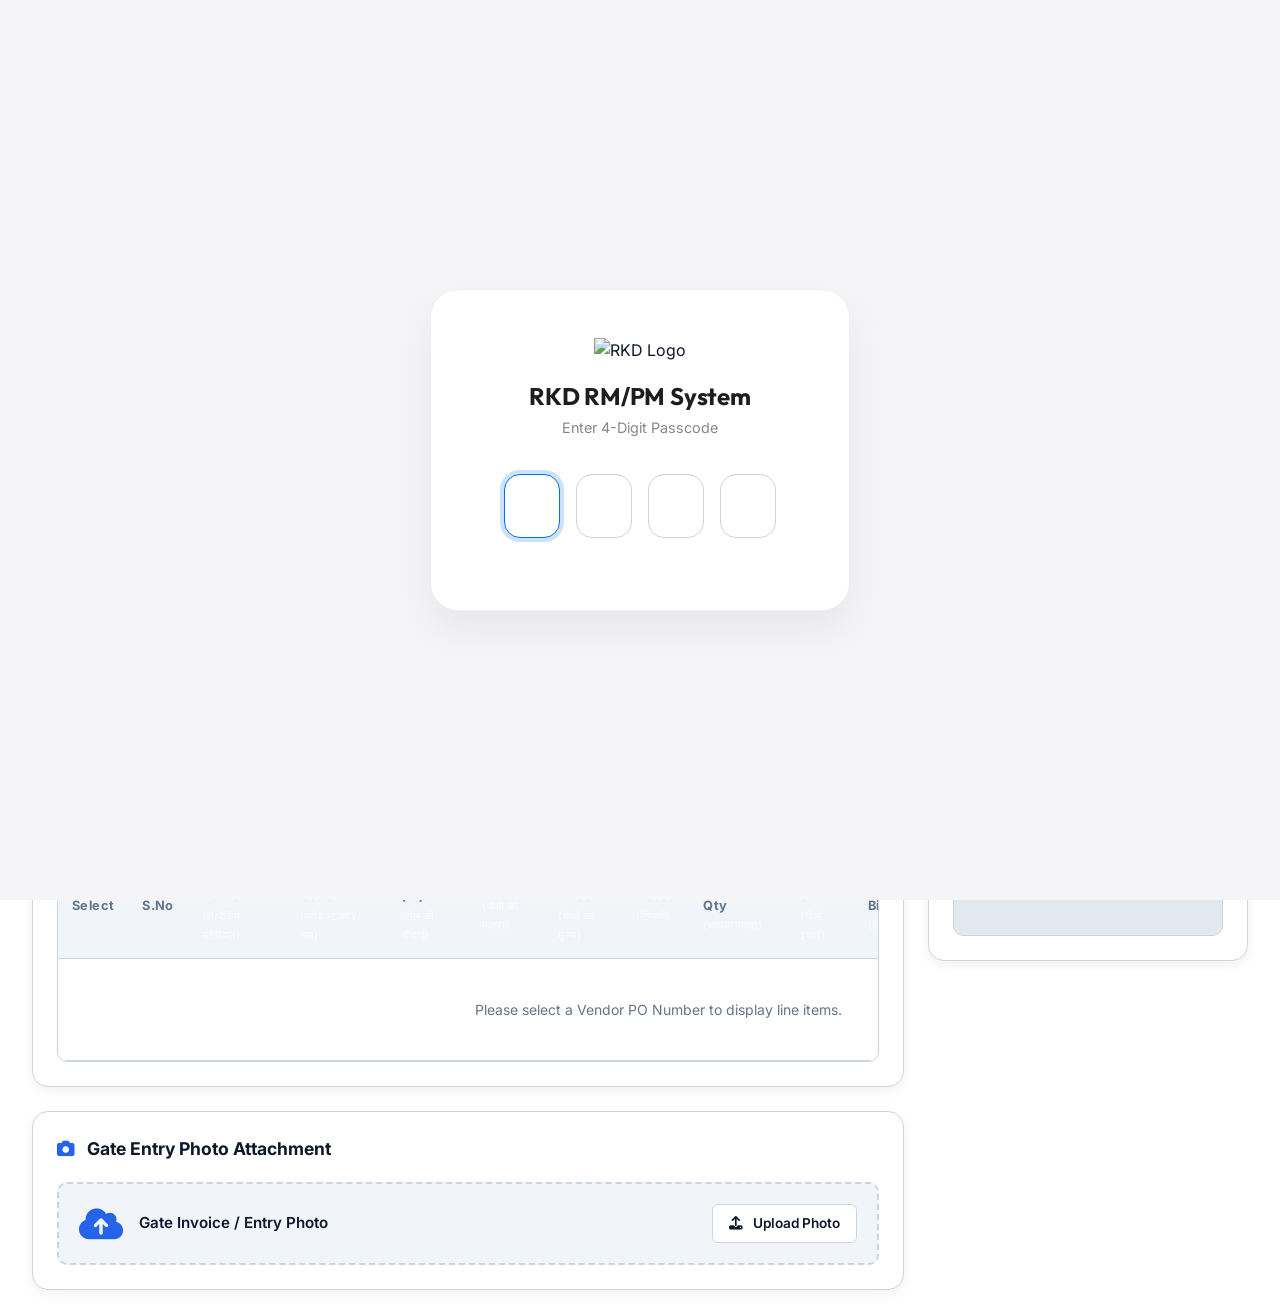
==== commit 3cf740d4: "style: make scorecards compact and centered; add funky animation to pending list" ====
--- a/index.html
+++ b/index.html
@@ -264,11 +264,15 @@
           </div>
 
           <!-- Pending Inward Details Section -->
-          <div class="card-panel" id="pending-details-panel" style="display:none; border: 2px dashed var(--accent-primary); background: #f8fafc; margin-top: 20px;">
-            <div class="card-title">
-              <span><i class="fa-solid fa-list-check me-2" style="color:var(--accent-primary);"></i> Pending Gate Entries (Not Inwarded)</span>
-            </div>
-            <div id="pending-details-container" style="display:flex; flex-direction:column; gap:10px;">
+          <div id="pending-details-panel" class="funky-notification-panel" style="display:none;">
+            <div class="funky-panel-header">
+              <div class="live-indicator">
+                <span class="blink-dot"></span>
+                <span class="live-text">Action Required</span>
+              </div>
+              <h3 class="funky-panel-title">Pending Gate Entries</h3>
+            </div>
+            <div id="pending-details-container" class="funky-details-container">
               <!-- Dynamically populated from JS -->
             </div>
           </div>
--- a/style.css
+++ b/style.css
@@ -810,29 +810,386 @@
 }
 
 .sc-icon {
-  font-size: 1.1rem;
+color: var(--accent-primary);
+      cursor: pointer;
+      display: inline-flex;
+      align-items: center;
+      gap: 6px;
+    }
+
+    .btn-fullscreen-toggle:hover {
+      background: var(--accent-primary);
+      color: #fff;
+    }
+
+    /* FULL SCREEN OVERLAY */
+    .card-panel.table-fullscreen {
+      position: fixed !important;
+      top: 0 !important;
+      left: 0 !important;
+      width: 100vw !important;
+      height: 100vh !important;
+      z-index: 9999 !important;
+      border-radius: 0 !important;
+      overflow-y: auto !important;
+      padding: 2rem !important;
+      background: var(--bg-card) !important;
+      box-shadow: none !important;
+    }
+
+    .card-panel.table-fullscreen .table-responsive {
+      max-height: calc(100vh - 140px);
+    }
+
+    /* Gate Photo Dropzone */
+    .photo-dropzone {
+      border: 2px dashed var(--border-color);
+      border-radius: var(--radius-md);
+      padding: 1.25rem;
+      display: flex;
+      align-items: center;
+      gap: 1rem;
+      background: var(--bg-card-header);
+    }
+
+    .btn-action-sec {
+      padding: 8px 16px;
+      border-radius: var(--radius-sm);
+      border: 1px solid var(--border-color);
+      background: var(--bg-card);
+      color: var(--text-main);
+      font-weight: 600;
+      font-size: 0.85rem;
+      cursor: pointer;
+      display: inline-flex;
+      align-items: center;
+      gap: 6px;
+    }
+
+    /* Toast Notification */
+    .toast-container {
+      position: fixed;
+      bottom: 24px;
+      right: 24px;
+      z-index: 2000;
+      display: flex;
+      flex-direction: column;
+      gap: 10px;
+    }
+
+    .toast-msg {
+      padding: 14px 20px;
+      border-radius: var(--radius-md);
+      background: var(--bg-card);
+      color: var(--text-main);
+      border: 1px solid var(--border-color);
+      box-shadow: var(--shadow-lg);
+      display: flex;
+      align-items: center;
+      gap: 12px;
+      font-weight: 600;
+    }
+
+    .toast-success { border-left: 4px solid var(--accent-success); }
+    .toast-error { border-left: 4px solid var(--accent-danger); }
+
+    .btn-drive-action {
+      padding: 12px 18px;
+      border-radius: var(--radius-md);
+      font-weight: 700;
+      font-size: 0.9rem;
+      display: inline-flex;
+      align-items: center;
+      justify-content: center;
+      gap: 10px;
+      text-decoration: none;
+      transition: var(--transition);
+      width: 100%;
+    }
+
+    .btn-drive-photo { background: #3b82f6; color: #ffffff; }
+    .btn-drive-photo:hover { background: #2563eb; color: #ffffff; }
+    .btn-drive-pdf { background: #ea580c; color: #ffffff; }
+    .btn-drive-pdf:hover { background: #c2410c; color: #ffffff; }
+    .btn-drive-sheet { background: #10b981; color: #ffffff; }
+    .btn-drive-sheet:hover { background: #059669; color: #ffffff; }
+
+/* New Scorecard Design */
+#pending-scorecard-container {
+  display: flex;
+  gap: 15px;
+  margin-bottom: 25px;
+  flex-wrap: wrap;
+  justify-content: center;
+}
+
+.sc-card {
+  position: relative;
+  overflow: hidden;
+  border-radius: 12px;
+  padding: 12px 16px;
+  width: 200px;
+  display: flex;
+  flex-direction: column;
+  gap: 10px;
+  box-shadow: 0 4px 15px rgba(0,0,0,0.05);
+}
+
+.sc-blue { background: #7c85c4; color: #fff; }
+.sc-green { background: #88c498; color: #fff; }
+
+/* Organic blob in top right */
+.sc-card::before {
+  content: "";
+  position: absolute;
+  top: -15px;
+  right: -15px;
+  width: 90px;
+  height: 90px;
+  border-radius: 40% 60% 70% 30% / 40% 50% 60% 50%;
+  z-index: 0;
+}
+.sc-blue::before { background: #ffdf8d; opacity: 0.9; }
+.sc-green::before { background: #e3f2e8; opacity: 0.5; }
+
+.sc-header {
+  position: relative;
+  z-index: 1;
+  display: flex;
+  align-items: center;
+  gap: 6px;
+}
+
+.sc-dot {
+  width: 8px;
+  height: 8px;
+  border-radius: 50%;
+}
+.sc-blue .sc-dot { background: #ffdf8d; }
+.sc-green .sc-dot { background: #fff; }
+
+.sc-title {
+  font-weight: 800;
+  font-size: 0.95rem;
+  letter-spacing: 0.3px;
+}
+
+.sc-body {
+  position: relative;
+  z-index: 1;
+  display: flex;
+  align-items: center;
+  justify-content: space-between;
+  border-radius: 8px;
+  padding: 6px 12px;
+}
+
+.sc-blue .sc-body { background: #ffdf8d; color: #5a77c3; }
+.sc-green .sc-body { background: #e3f2e8; color: #6db084; }
+
+.sc-value-group {
+  display: flex;
+  align-items: baseline;
+  gap: 5px;
+}
+
+.sc-value {
+  font-size: 1.2rem;
+  font-weight: 800;
+}
+
+.sc-label {
+  font-size: 0.75rem;
+  font-weight: 800;
+}
+
+.sc-icon {
+  font-size: 0.9rem;
   opacity: 0.8;
   font-weight: 800;
 }
 
-/* Pending Details below */
-.pending-entry-card {
-  background: #fff;
-  border: 1px solid var(--border);
+/* Funky Notification Panel (Pending Entries) */
+.funky-notification-panel {
+  background: rgba(255, 255, 255, 0.7);
+  backdrop-filter: blur(16px);
+  -webkit-backdrop-filter: blur(16px);
+  border: 1px solid rgba(255, 255, 255, 0.5);
+  border-radius: 20px;
+  padding: 24px;
+  box-shadow: 0 10px 40px rgba(37, 99, 235, 0.08), inset 0 0 0 1px rgba(255, 255, 255, 0.5);
+  margin-top: 25px;
+  position: relative;
+  overflow: hidden;
+}
+
+/* Background glow effect for the panel */
+.funky-notification-panel::before {
+  content: "";
+  position: absolute;
+  top: -50%;
+  left: -50%;
+  width: 200%;
+  height: 200%;
+  background: radial-gradient(circle at 50% 0%, rgba(59, 130, 246, 0.08), transparent 50%);
+  pointer-events: none;
+  z-index: 0;
+}
+
+.funky-panel-header {
+  position: relative;
+  z-index: 1;
+  display: flex;
+  align-items: center;
+  gap: 15px;
+  margin-bottom: 20px;
+  border-bottom: 1px solid rgba(0,0,0,0.05);
+  padding-bottom: 15px;
+}
+
+.live-indicator {
+  display: inline-flex;
+  align-items: center;
+  gap: 6px;
+  background: rgba(239, 68, 68, 0.1);
+  padding: 4px 10px;
+  border-radius: 20px;
+  border: 1px solid rgba(239, 68, 68, 0.2);
+}
+
+.blink-dot {
+  width: 8px;
+  height: 8px;
+  background-color: #ef4444;
+  border-radius: 50%;
+  animation: pulse-red 1.5s infinite;
+  box-shadow: 0 0 8px #ef4444;
+}
+
+@keyframes pulse-red {
+  0% { transform: scale(0.95); opacity: 1; }
+  50% { transform: scale(1.2); opacity: 0.5; }
+  100% { transform: scale(0.95); opacity: 1; }
+}
+
+.live-text {
+  color: #ef4444;
+  font-size: 0.75rem;
+  font-weight: 800;
+  text-transform: uppercase;
+  letter-spacing: 0.5px;
+}
+
+.funky-panel-title {
+  font-size: 1.3rem;
+  font-weight: 800;
+  color: var(--text-dark);
+  margin: 0;
+  background: linear-gradient(90deg, #1e3a8a, #3b82f6);
+  -webkit-background-clip: text;
+  -webkit-text-fill-color: transparent;
+}
+
+.funky-details-container {
+  position: relative;
+  z-index: 1;
+  display: flex;
+  flex-direction: column;
+  gap: 15px;
+}
+
+/* Individual Notification Cards */
+.funky-notification-card {
+  display: flex;
+  background: #ffffff;
+  border-radius: 14px;
+  padding: 16px;
+  gap: 16px;
+  box-shadow: 0 4px 15px rgba(0, 0, 0, 0.03);
+  border: 1px solid rgba(0,0,0,0.04);
+  transition: all 0.3s cubic-bezier(0.4, 0, 0.2, 1);
+  position: relative;
+  overflow: hidden;
+  animation: slideInUp 0.5s ease-out forwards;
+}
+
+.funky-notification-card:hover {
+  transform: translateY(-3px);
+  box-shadow: 0 10px 25px rgba(59, 130, 246, 0.1);
+  border-color: rgba(59, 130, 246, 0.2);
+}
+
+/* Left side funky icon */
+.funky-icon-box {
+  width: 50px;
+  height: 50px;
+  min-width: 50px;
+  background: linear-gradient(135deg, #eff6ff, #dbeafe);
+  border-radius: 12px;
+  display: flex;
+  align-items: center;
+  justify-content: center;
+  font-size: 1.4rem;
+  color: #3b82f6;
+  box-shadow: inset 0 0 0 1px rgba(255,255,255,0.5);
+}
+
+.funky-card-content {
+  flex: 1;
+  display: flex;
+  flex-direction: column;
+  justify-content: center;
+}
+
+.funky-po {
+  display: flex;
+  flex-wrap: wrap;
+  align-items: center;
+  gap: 10px;
+  margin-bottom: 8px;
+}
+
+.funky-po-num {
+  font-weight: 800;
+  color: #1e293b;
+  font-size: 1.05rem;
+}
+
+.funky-vendor {
+  font-size: 0.85rem;
+  font-weight: 600;
+  color: #64748b;
+  background: #f1f5f9;
+  padding: 3px 10px;
+  border-radius: 20px;
+}
+
+.funky-invoices {
+  display: flex;
+  flex-wrap: wrap;
+  gap: 8px;
+}
+
+.funky-invoice-tag {
+  background: #fdf4ff;
+  border: 1px solid #f5d0fe;
+  color: #c026d3;
+  font-size: 0.75rem;
+  padding: 4px 10px;
   border-radius: 8px;
-  padding: 14px;
-  box-shadow: 0 2px 8px rgba(0,0,0,0.04);
-}
-.pending-entry-po { font-weight: 700; color: var(--primary); font-size: 0.95rem; display: flex; align-items: center; gap: 8px; }
-.pending-entry-vendor { font-size: 0.85rem; font-weight: 600; color: var(--text); margin: 6px 0; display: flex; align-items: center; gap: 8px; }
-.pending-entry-invoices { display: flex; flex-wrap: wrap; gap: 8px; margin-top: 10px; }
-.pending-invoice-tag {
-  background: #f1f5f9;
-  border: 1px solid #cbd5e1;
-  color: #475569;
-  font-size: 0.75rem;
-  padding: 3px 10px;
-  border-radius: 6px;
   font-weight: 700;
-  display: flex; align-items: center; gap: 6px;
-}
+  display: flex;
+  align-items: center;
+  gap: 6px;
+  box-shadow: 0 2px 4px rgba(192, 38, 211, 0.05);
+  transition: transform 0.2s;
+}
+
+.funky-invoice-tag:hover {
+  transform: scale(1.05);
+}
+
+@keyframes slideInUp {
+  from { opacity: 0; transform: translateY(20px); }
+  to { opacity: 1; transform: translateY(0); }
+}
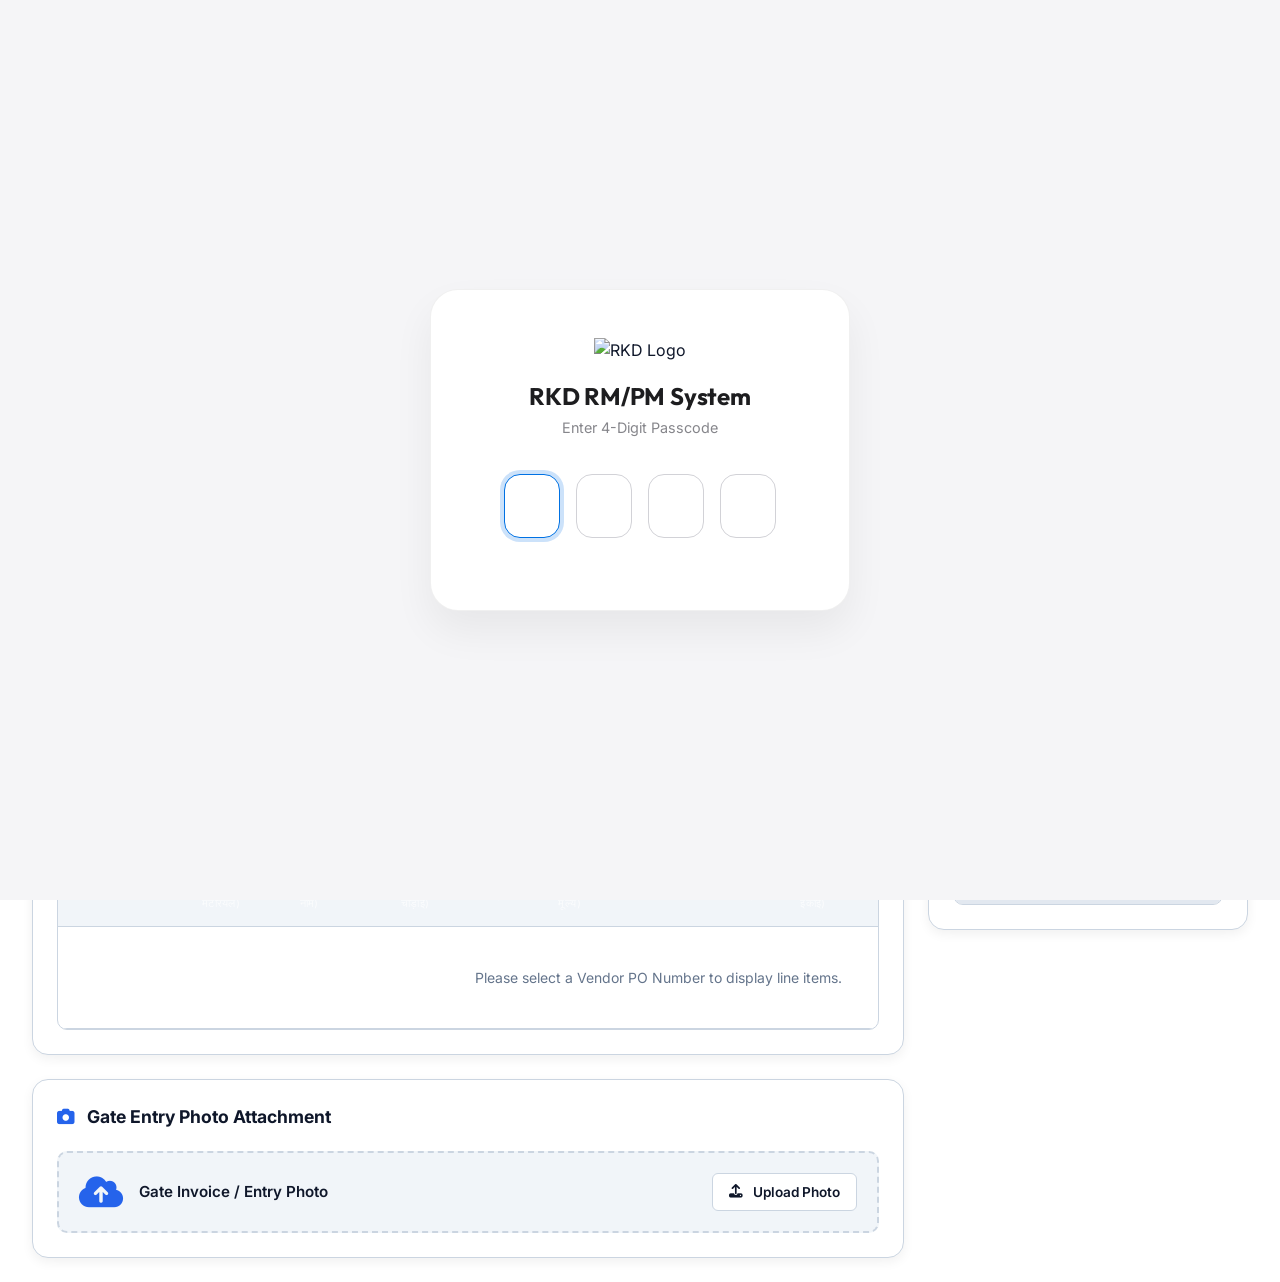
==== commit 30e6b73a: "feat: replace passcode prompt with modern OTP style modal" ====
--- a/index.html
+++ b/index.html
@@ -460,6 +460,31 @@
   </div>
 
 
+  <!-- MODERN PASSCODE MODAL -->
+  <div class="modal fade" id="passcodeModal" data-bs-backdrop="static" data-bs-keyboard="false" tabindex="-1" aria-hidden="true">
+    <div class="modal-dialog modal-dialog-centered modal-sm">
+      <div class="modal-content passcode-modal-content">
+        <div class="modal-body text-center p-4">
+          <div class="passcode-icon-wrapper mb-3">
+            <i class="fa-solid fa-shield-halved" style="font-size: 2rem; color: #fff;"></i>
+          </div>
+          <h5 class="fw-bold text-white mb-1">Admin Access</h5>
+          <p class="text-white-50 font-size-sm mb-4" style="font-size: 0.8rem;">Editing past entries requires authorization.</p>
+          
+          <div class="passcode-inputs" id="passcode-inputs">
+            <input type="password" class="passcode-box" maxlength="1">
+            <input type="password" class="passcode-box" maxlength="1">
+            <input type="password" class="passcode-box" maxlength="1">
+            <input type="password" class="passcode-box" maxlength="1">
+          </div>
+          
+          <div class="mt-4">
+             <button type="button" class="btn btn-link text-white-50 text-decoration-none p-0 m-0" style="font-size: 0.85rem;" onclick="cancelPasscodeModal()">Cancel</button>
+          </div>
+        </div>
+      </div>
+    </div>
+  </div>
 
   <!-- Toast Container -->
   <div class="toast-container" id="toast-container"></div>
--- a/style.css
+++ b/style.css
@@ -926,13 +926,15 @@
 .sc-card {
   position: relative;
   overflow: hidden;
-  border-radius: 12px;
-  padding: 12px 16px;
-  width: 200px;
+  border-radius: 8px;
+  padding: 6px 10px;
+  width: auto;
+  min-width: 120px;
+  max-width: 160px;
   display: flex;
   flex-direction: column;
-  gap: 10px;
-  box-shadow: 0 4px 15px rgba(0,0,0,0.05);
+  gap: 4px;
+  box-shadow: 0 2px 8px rgba(0,0,0,0.05);
 }
 
 .sc-blue { background: #7c85c4; color: #fff; }
@@ -961,8 +963,8 @@
 }
 
 .sc-dot {
-  width: 8px;
-  height: 8px;
+  width: 6px;
+  height: 6px;
   border-radius: 50%;
 }
 .sc-blue .sc-dot { background: #ffdf8d; }
@@ -970,8 +972,8 @@
 
 .sc-title {
   font-weight: 800;
-  font-size: 0.95rem;
-  letter-spacing: 0.3px;
+  font-size: 0.75rem;
+  letter-spacing: 0.2px;
 }
 
 .sc-body {
@@ -980,8 +982,8 @@
   display: flex;
   align-items: center;
   justify-content: space-between;
-  border-radius: 8px;
-  padding: 6px 12px;
+  border-radius: 6px;
+  padding: 4px 8px;
 }
 
 .sc-blue .sc-body { background: #ffdf8d; color: #5a77c3; }
@@ -990,21 +992,21 @@
 .sc-value-group {
   display: flex;
   align-items: baseline;
-  gap: 5px;
+  gap: 4px;
 }
 
 .sc-value {
-  font-size: 1.2rem;
+  font-size: 1rem;
   font-weight: 800;
 }
 
 .sc-label {
+  font-size: 0.65rem;
+  font-weight: 800;
+}
+
+.sc-icon {
   font-size: 0.75rem;
-  font-weight: 800;
-}
-
-.sc-icon {
-  font-size: 0.9rem;
   opacity: 0.8;
   font-weight: 800;
 }
@@ -1193,3 +1195,65 @@
   from { opacity: 0; transform: translateY(20px); }
   to { opacity: 1; transform: translateY(0); }
 }
+
+/* Passcode Modal Styling */
+.passcode-modal-content {
+  background: rgba(15, 23, 42, 0.95);
+  backdrop-filter: blur(20px);
+  -webkit-backdrop-filter: blur(20px);
+  border: 1px solid rgba(255,255,255,0.1);
+  border-radius: 24px;
+  box-shadow: 0 25px 50px -12px rgba(0, 0, 0, 0.5);
+}
+
+.passcode-icon-wrapper {
+  display: inline-flex;
+  align-items: center;
+  justify-content: center;
+  width: 60px;
+  height: 60px;
+  background: linear-gradient(135deg, #3b82f6, #1d4ed8);
+  border-radius: 50%;
+  box-shadow: 0 10px 25px rgba(59, 130, 246, 0.4);
+}
+
+.passcode-inputs {
+  display: flex;
+  gap: 12px;
+  justify-content: center;
+  margin-top: 20px;
+}
+
+.passcode-box {
+  width: 50px;
+  height: 60px;
+  background: rgba(255, 255, 255, 0.05);
+  border: 2px solid rgba(255, 255, 255, 0.1);
+  border-radius: 12px;
+  color: #fff;
+  font-size: 24px;
+  font-weight: 800;
+  text-align: center;
+  transition: all 0.2s;
+  outline: none;
+}
+
+.passcode-box:focus {
+  background: rgba(255, 255, 255, 0.1);
+  border-color: #3b82f6;
+  box-shadow: 0 0 15px rgba(59, 130, 246, 0.3);
+  transform: translateY(-2px);
+}
+
+.passcode-box.error-shake {
+  animation: shake 0.4s cubic-bezier(.36,.07,.19,.97) both;
+  border-color: #ef4444;
+  background: rgba(239, 68, 68, 0.1);
+}
+
+@keyframes shake {
+  10%, 90% { transform: translate3d(-1px, 0, 0); }
+  20%, 80% { transform: translate3d(2px, 0, 0); }
+  30%, 50%, 70% { transform: translate3d(-4px, 0, 0); }
+  40%, 60% { transform: translate3d(4px, 0, 0); }
+}
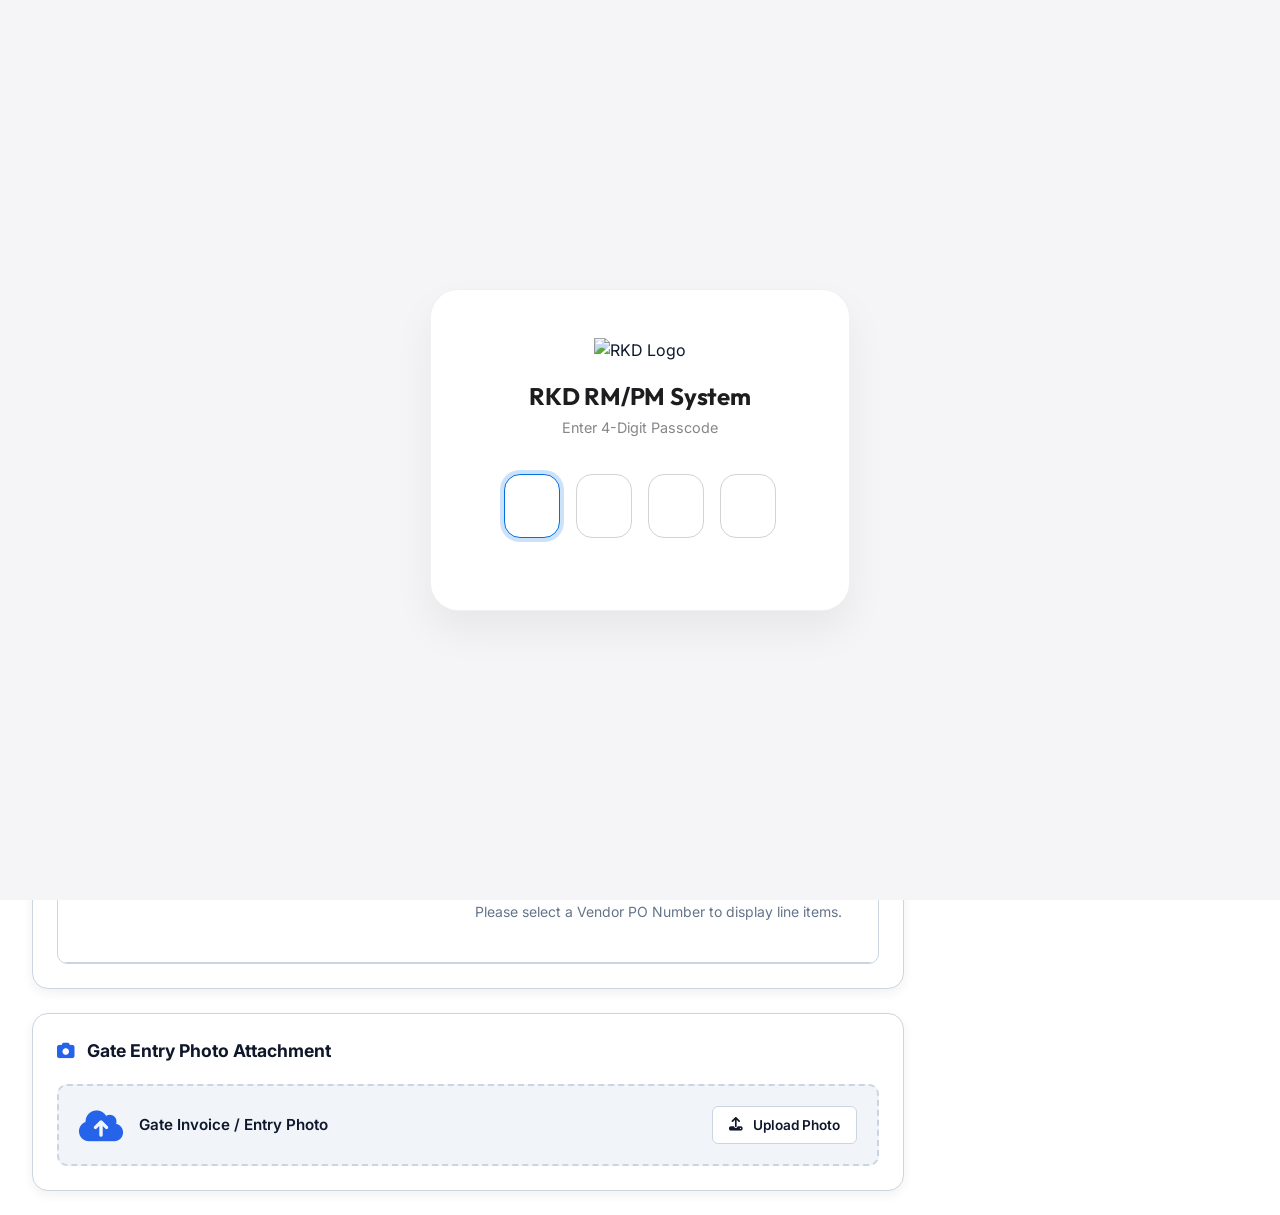
==== commit 18e4b479: "style: move scorecards to top banner layout" ====
--- a/index.html
+++ b/index.html
@@ -98,16 +98,9 @@
           <span id="current-date-badge">Date: 23-Jul-2026</span>
         </div>
       </div>
-      <button type="button" class="btn-save-pdf" onclick="openConfirmationModal()">
-        <i class="fa-solid fa-floppy-disk"></i> Save & Submit Inward Entry
-      </button>
-    </div>
-
-    <!-- Main 2-Column Form Layout -->
-    <form id="main-inward-form" onsubmit="handleFormSubmit(event)">
-      <button type="submit" id="submit-btn-real" style="display:none;"></button>
+
       <!-- Pending Scorecards -->
-      <div id="pending-scorecard-container" style="display:none; margin-bottom: 20px; display: flex; gap: 15px; flex-wrap: wrap;">
+      <div id="pending-scorecard-container" style="display:none; margin: 0; display: flex; gap: 15px; flex-wrap: wrap; justify-content: center;">
         
         <div class="sc-card sc-blue">
           <div class="sc-header">
@@ -138,6 +131,15 @@
         </div>
 
       </div>
+
+      <button type="button" class="btn-save-pdf" onclick="openConfirmationModal()">
+        <i class="fa-solid fa-floppy-disk"></i> Save & Submit Inward Entry
+      </button>
+    </div>
+
+    <!-- Main 2-Column Form Layout -->
+    <form id="main-inward-form" onsubmit="handleFormSubmit(event)">
+      <button type="submit" id="submit-btn-real" style="display:none;"></button>
 
       <div class="layout-grid">
 
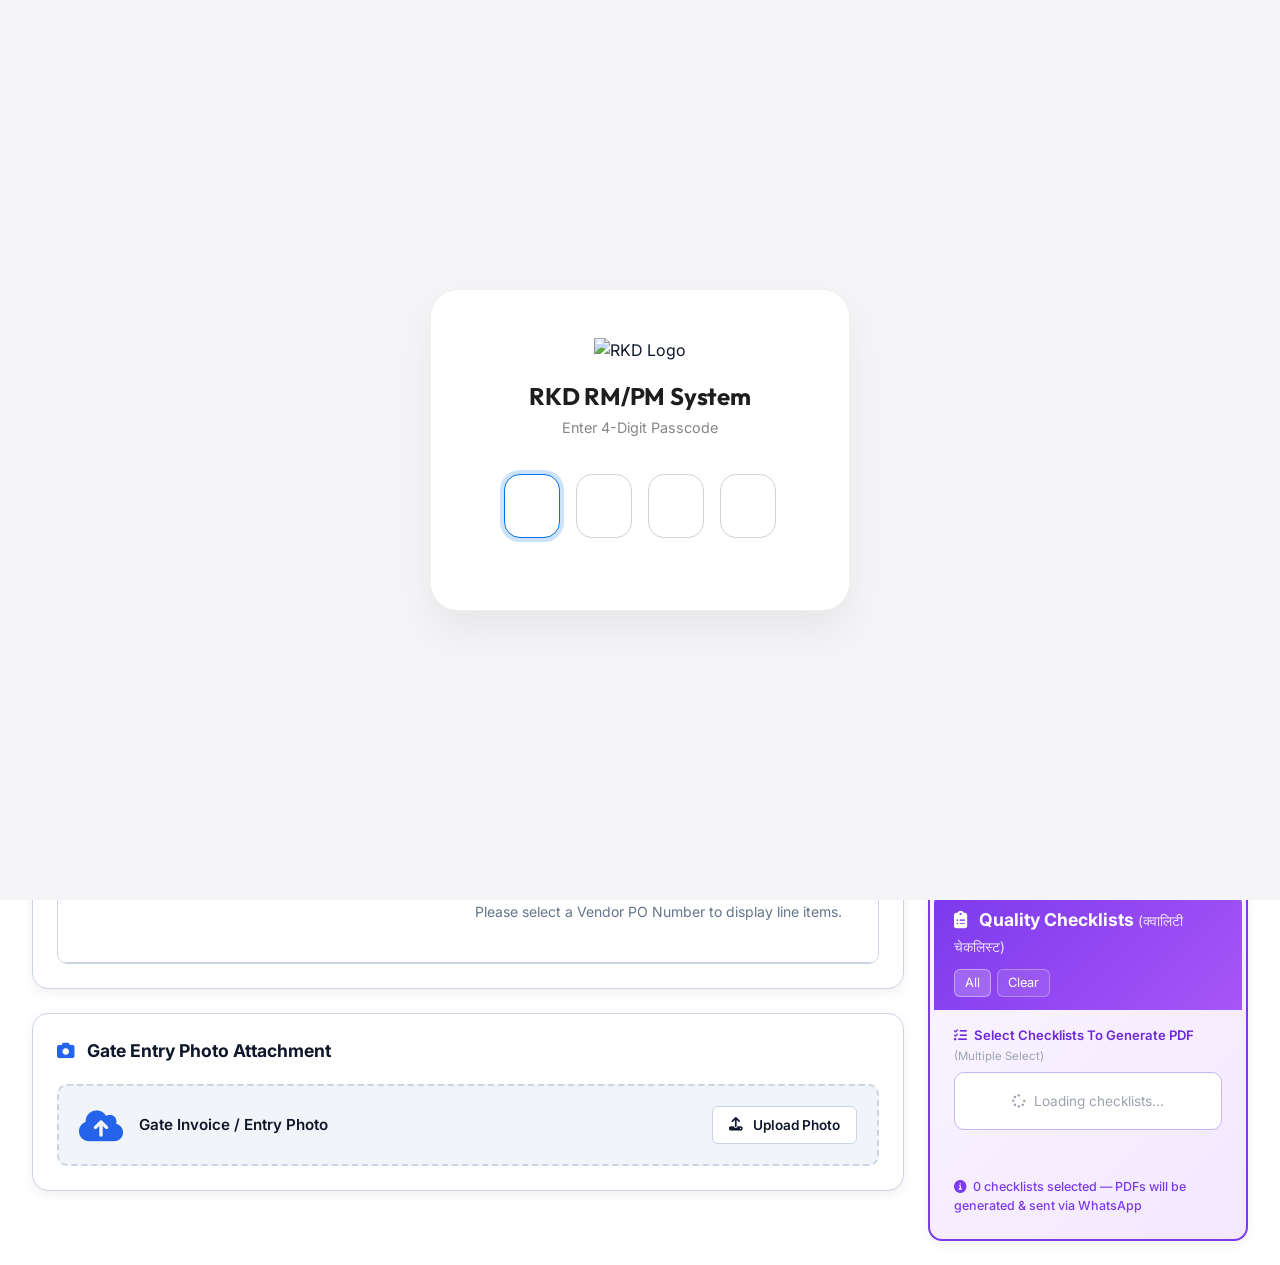
==== commit 14a06899: "feat: Checklist PDF generation + WhatsApp - multi-select dropdown, prefilled fields (C3/C4/E3/E4/G3)" ====
--- a/index.html
+++ b/index.html
@@ -303,16 +303,30 @@
 
               <div class="form-group">
                 <label for="receivingPerson">Receiving Person <span class="req">*</span> <small style="display:block; color:var(--text-muted); font-weight:400; font-size:0.85em;">(सामान प्राप्त करने वाला व्यक्ति)</small></label>
-                <select id="receivingPerson" class="form-control" required>
-                  <option value="">-- Select Receiving Person --</option>
-                </select>
+                <div style="display:flex; gap:8px; align-items:center;">
+                  <select id="receivingPerson" class="form-control" required style="flex:1;">
+                    <option value="">-- Select Receiving Person --</option>
+                  </select>
+                  <button type="button" id="btn-add-person" onclick="openAddReceivingModal('person')" title="Add New Receiving Person"
+                    style="flex-shrink:0; background:linear-gradient(135deg,#1e40af,#3b82f6); color:#fff; border:none; border-radius:10px; width:38px; height:38px; cursor:pointer; display:flex; align-items:center; justify-content:center; font-size:1.1rem; box-shadow:0 2px 8px rgba(30,64,175,0.3); transition:all 0.2s;"
+                    onmouseover="this.style.transform='scale(1.1)'" onmouseout="this.style.transform='scale(1)'">
+                    <i class="fa-solid fa-plus"></i>
+                  </button>
+                </div>
               </div>
 
               <div class="form-group">
                 <label for="receivingLocation">Receiving Location <span class="req">*</span> <small style="display:block; color:var(--text-muted); font-weight:400; font-size:0.85em;">(सामान प्राप्त करने का स्थान)</small></label>
-                <select id="receivingLocation" class="form-control" required>
-                  <option value="">-- Select Location --</option>
-                </select>
+                <div style="display:flex; gap:8px; align-items:center;">
+                  <select id="receivingLocation" class="form-control" required style="flex:1;">
+                    <option value="">-- Select Location --</option>
+                  </select>
+                  <button type="button" id="btn-add-location" onclick="openAddReceivingModal('location')" title="Add New Receiving Location"
+                    style="flex-shrink:0; background:linear-gradient(135deg,#065f46,#10b981); color:#fff; border:none; border-radius:10px; width:38px; height:38px; cursor:pointer; display:flex; align-items:center; justify-content:center; font-size:1.1rem; box-shadow:0 2px 8px rgba(6,95,70,0.3); transition:all 0.2s;"
+                    onmouseover="this.style.transform='scale(1.1)'" onmouseout="this.style.transform='scale(1)'">
+                    <i class="fa-solid fa-plus"></i>
+                  </button>
+                </div>
               </div>
 
               <div class="form-group">
@@ -320,6 +334,36 @@
                 <input type="text" id="grnNoDisplay" class="form-control" style="font-family:monospace; font-weight:700; color:var(--accent-primary);" readonly>
               </div>
 
+            </div>
+          </div>
+
+          <!-- Checklist Selection Card -->
+          <div class="card-panel" style="border: 2px solid #7c3aed; border-radius: 14px; background: linear-gradient(135deg, #faf5ff 0%, #f3e8ff 100%);">
+            <div class="card-title" style="background: linear-gradient(135deg, #7c3aed, #a855f7); border-radius: 10px 10px 0 0; margin: -1.25rem -1.25rem 1rem -1.25rem; padding: 0.85rem 1.25rem; color: #fff;">
+              <span><i class="fa-solid fa-clipboard-list me-2"></i> Quality Checklists <small style="font-size:0.78em; opacity:0.85; font-weight:400;">(क्वालिटी चेकलिस्ट)</small></span>
+              <div style="display:flex; gap:6px;">
+                <button type="button" onclick="selectAllChecklists()" style="background:rgba(255,255,255,0.2); border:1px solid rgba(255,255,255,0.4); color:#fff; border-radius:6px; padding:3px 10px; font-size:0.8rem; cursor:pointer;">All</button>
+                <button type="button" onclick="clearAllChecklists()" style="background:rgba(255,255,255,0.1); border:1px solid rgba(255,255,255,0.3); color:#fff; border-radius:6px; padding:3px 10px; font-size:0.8rem; cursor:pointer;">Clear</button>
+              </div>
+            </div>
+            <div style="display:flex; flex-direction:column; gap:0.75rem;">
+              <div>
+                <label style="font-size:0.82rem; color:#6d28d9; font-weight:600; margin-bottom:6px; display:block;"><i class="fa-solid fa-list-check me-1"></i> Select Checklists to Generate PDF <small style="color:#9ca3af; font-weight:400;">(multiple select)</small></label>
+                <div id="checklist-multiselect-container" style="border: 1.5px solid #c4b5fd; border-radius: 10px; background: #fff; max-height: 200px; overflow-y: auto; padding: 6px;">
+                  <div id="checklist-options-list" style="display:flex; flex-direction:column; gap:2px;">
+                    <div style="text-align:center; color:#9ca3af; padding:12px; font-size:0.85rem;">
+                      <i class="fa-solid fa-spinner fa-spin me-1"></i> Loading checklists...
+                    </div>
+                  </div>
+                </div>
+              </div>
+              <!-- Selected Tags Display -->
+              <div id="checklist-selected-tags" style="display:flex; flex-wrap:wrap; gap:5px; min-height:24px;"></div>
+              <div style="font-size:0.78rem; color:#7c3aed; font-weight:500;">
+                <i class="fa-solid fa-circle-info me-1"></i>
+                <span id="checklist-selected-count">0 checklists selected</span>
+                — PDFs will be generated &amp; sent via WhatsApp
+              </div>
             </div>
           </div>
 
@@ -446,6 +490,42 @@
     </div>
   </div>
 
+  <!-- ADD RECEIVING PERSON / LOCATION MODAL -->
+  <div class="modal fade" id="addReceivingModal" tabindex="-1" aria-hidden="true">
+    <div class="modal-dialog modal-dialog-centered modal-sm">
+      <div class="modal-content" style="border-radius:18px; overflow:hidden; border:none; box-shadow:0 20px 60px rgba(0,0,0,0.3);">
+        <div id="addReceivingModal-header" class="modal-header" style="border:none; padding:1.25rem 1.5rem 0.75rem;">
+          <div style="display:flex; align-items:center; gap:10px;">
+            <div id="addReceivingModal-icon" style="width:40px; height:40px; border-radius:10px; display:flex; align-items:center; justify-content:center;">
+              <i id="addReceivingModal-icon-i" class="fa-solid fa-user-plus" style="font-size:1.1rem; color:#fff;"></i>
+            </div>
+            <div>
+              <h5 id="addReceivingModal-title" class="modal-title fw-bold mb-0" style="font-size:1rem;">Add New</h5>
+              <small id="addReceivingModal-subtitle" class="text-muted" style="font-size:0.78rem;"></small>
+            </div>
+          </div>
+          <button type="button" class="btn-close" data-bs-dismiss="modal" aria-label="Close"></button>
+        </div>
+        <div class="modal-body" style="padding:1rem 1.5rem 0.5rem;">
+          <div class="form-group mb-2">
+            <label id="addReceivingModal-label" style="font-weight:600; font-size:0.88rem; margin-bottom:6px; display:block;"></label>
+            <input type="text" id="addReceivingModal-input" class="form-control" placeholder="" maxlength="80"
+              style="border-radius:10px; font-size:0.95rem;"
+              onkeydown="if(event.key==='Enter'){event.preventDefault();submitAddReceivingOption();}">
+            <div id="addReceivingModal-error" style="display:none; color:#ef4444; font-size:0.82rem; margin-top:5px;"></div>
+          </div>
+        </div>
+        <div class="modal-footer" style="border:none; padding:0.75rem 1.5rem 1.25rem; gap:8px;">
+          <button type="button" class="btn btn-light" data-bs-dismiss="modal" style="border-radius:10px; font-size:0.88rem;">Cancel</button>
+          <button type="button" id="addReceivingModal-submit-btn" onclick="submitAddReceivingOption()"
+            style="border-radius:10px; font-size:0.88rem; font-weight:700; border:none; padding:8px 20px; color:#fff; cursor:pointer;">
+            <i class="fa-solid fa-check me-1"></i> Add to List
+          </button>
+        </div>
+      </div>
+    </div>
+  </div>
+
   <!-- PROCESSING OVERLAY MODAL -->
   <div class="modal fade" id="loadingModal" data-bs-backdrop="static" data-bs-keyboard="false" tabindex="-1" aria-hidden="true">
     <div class="modal-dialog modal-dialog-centered text-center">
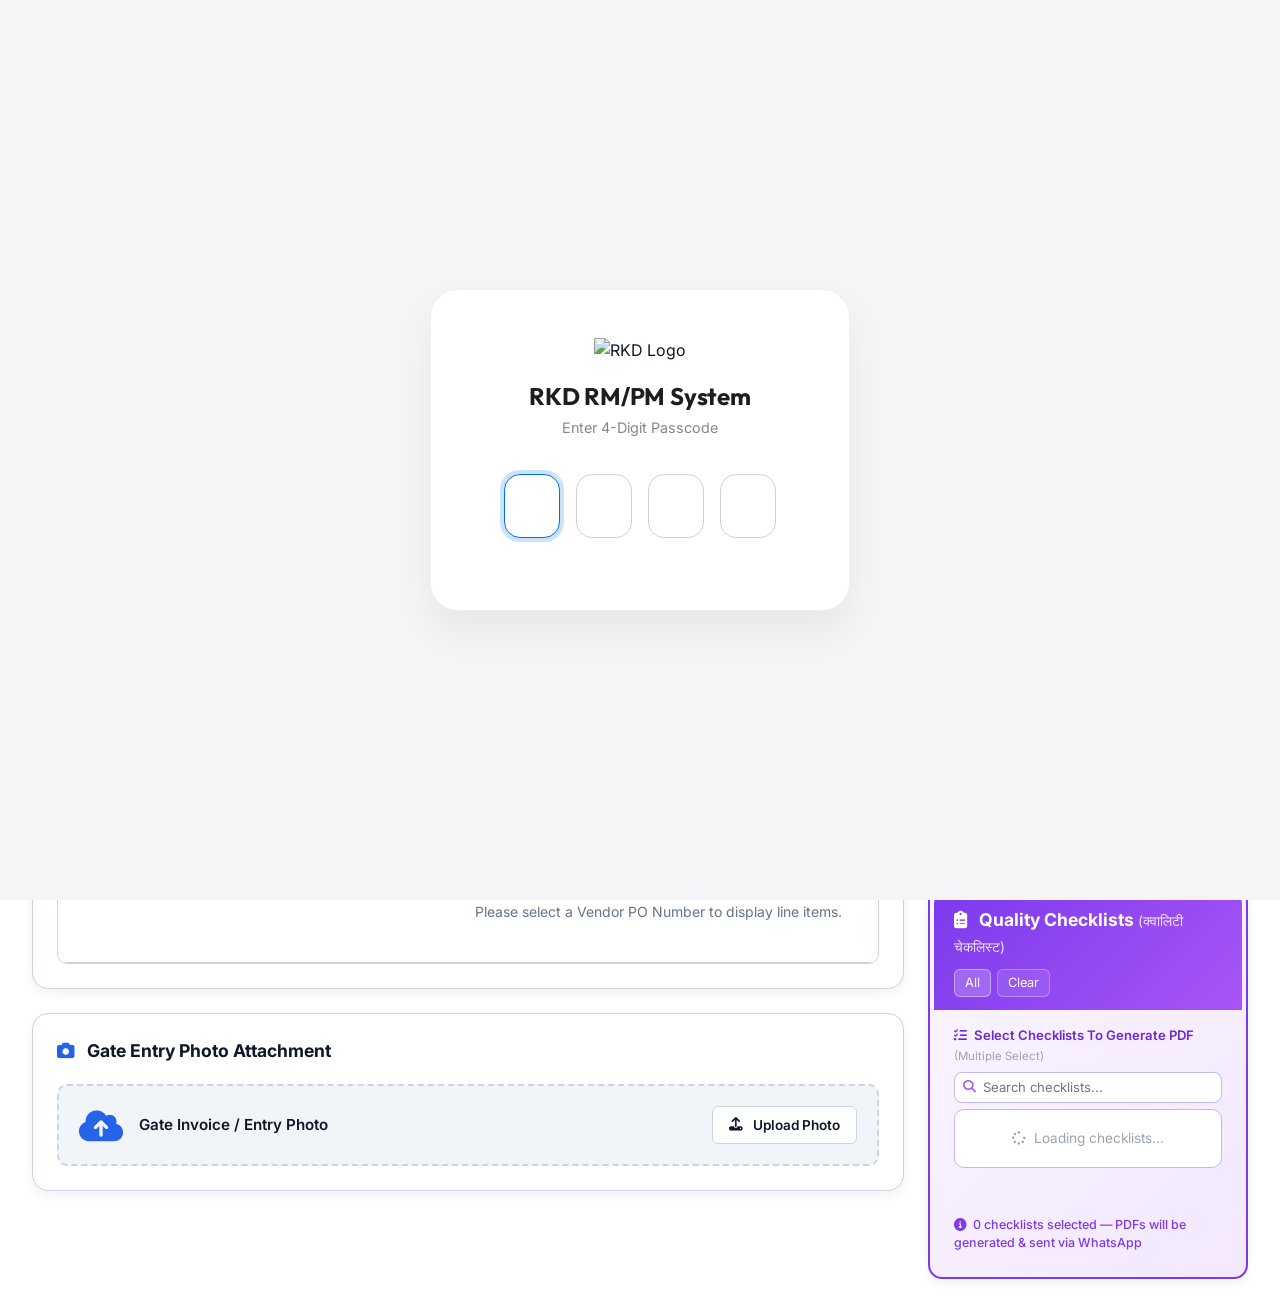
==== commit af2062f0: "feat: AI checklist auto-match + search + learning + confirm modal preview + AI column (col 35) for c" ====
--- a/index.html
+++ b/index.html
@@ -349,6 +349,17 @@
             <div style="display:flex; flex-direction:column; gap:0.75rem;">
               <div>
                 <label style="font-size:0.82rem; color:#6d28d9; font-weight:600; margin-bottom:6px; display:block;"><i class="fa-solid fa-list-check me-1"></i> Select Checklists to Generate PDF <small style="color:#9ca3af; font-weight:400;">(multiple select)</small></label>
+                <!-- Search Box -->
+                <div style="position:relative; margin-bottom:6px;">
+                  <i class="fa-solid fa-magnifying-glass" style="position:absolute; left:9px; top:50%; transform:translateY(-50%); color:#a855f7; font-size:0.8rem; pointer-events:none;"></i>
+                  <input type="text" id="checklist-search-input" placeholder="Search checklists..." oninput="filterChecklistSearch(this.value)"
+                    style="width:100%; padding:5px 10px 5px 28px; border:1.5px solid #c4b5fd; border-radius:8px; font-size:0.82rem; color:#374151; background:#fff; outline:none;"
+                    onfocus="this.style.borderColor='#7c3aed'" onblur="this.style.borderColor='#c4b5fd'">
+                </div>
+                <!-- AI auto-match notification -->
+                <div id="checklist-ai-notice" style="display:none; background:#ede9fe; border:1px solid #c4b5fd; border-radius:7px; padding:5px 10px; font-size:0.78rem; color:#5b21b6; margin-bottom:5px;">
+                  <i class="fa-solid fa-wand-magic-sparkles me-1"></i><span id="checklist-ai-notice-text"></span>
+                </div>
                 <div id="checklist-multiselect-container" style="border: 1.5px solid #c4b5fd; border-radius: 10px; background: #fff; max-height: 200px; overflow-y: auto; padding: 6px;">
                   <div id="checklist-options-list" style="display:flex; flex-direction:column; gap:2px;">
                     <div style="text-align:center; color:#9ca3af; padding:12px; font-size:0.85rem;">
@@ -478,8 +489,18 @@
             </div>
           </div>
 
-
-        </div>
+          <!-- Checklists Preview in Modal -->
+          <div id="confirm-checklists-section" style="border:1.5px solid #c4b5fd; border-radius:10px; padding:10px 12px; background:#faf5ff;">
+            <div style="font-weight:700; color:#7c3aed; font-size:0.88rem; margin-bottom:8px;">
+              <i class="fa-solid fa-clipboard-list me-1"></i> Quality Checklists Selected
+              <span id="confirm-checklists-auto-badge" style="display:none; margin-left:6px; background:#7c3aed; color:#fff; border-radius:20px; padding:1px 8px; font-size:0.73rem;"><i class="fa-solid fa-wand-magic-sparkles me-1"></i>AI Auto-matched</span>
+            </div>
+            <div id="confirm-checklists-list" style="display:flex; flex-direction:column; gap:4px; font-size:0.82rem;"></div>
+            <button type="button" data-bs-dismiss="modal" style="margin-top:8px; font-size:0.78rem; background:transparent; border:1px solid #7c3aed; color:#7c3aed; border-radius:6px; padding:3px 10px; cursor:pointer;" onclick="scrollToChecklists()">
+              <i class="fa-solid fa-arrow-left me-1"></i> Go Back &amp; Edit Checklists
+            </button>
+          </div>
+        </div><!-- /modal-body -->
         <div class="modal-footer">
           <button type="button" class="btn btn-light" data-bs-dismiss="modal">Cancel</button>
           <button type="button" class="btn btn-primary font-weight-bold px-4" onclick="proceedSubmission()">
